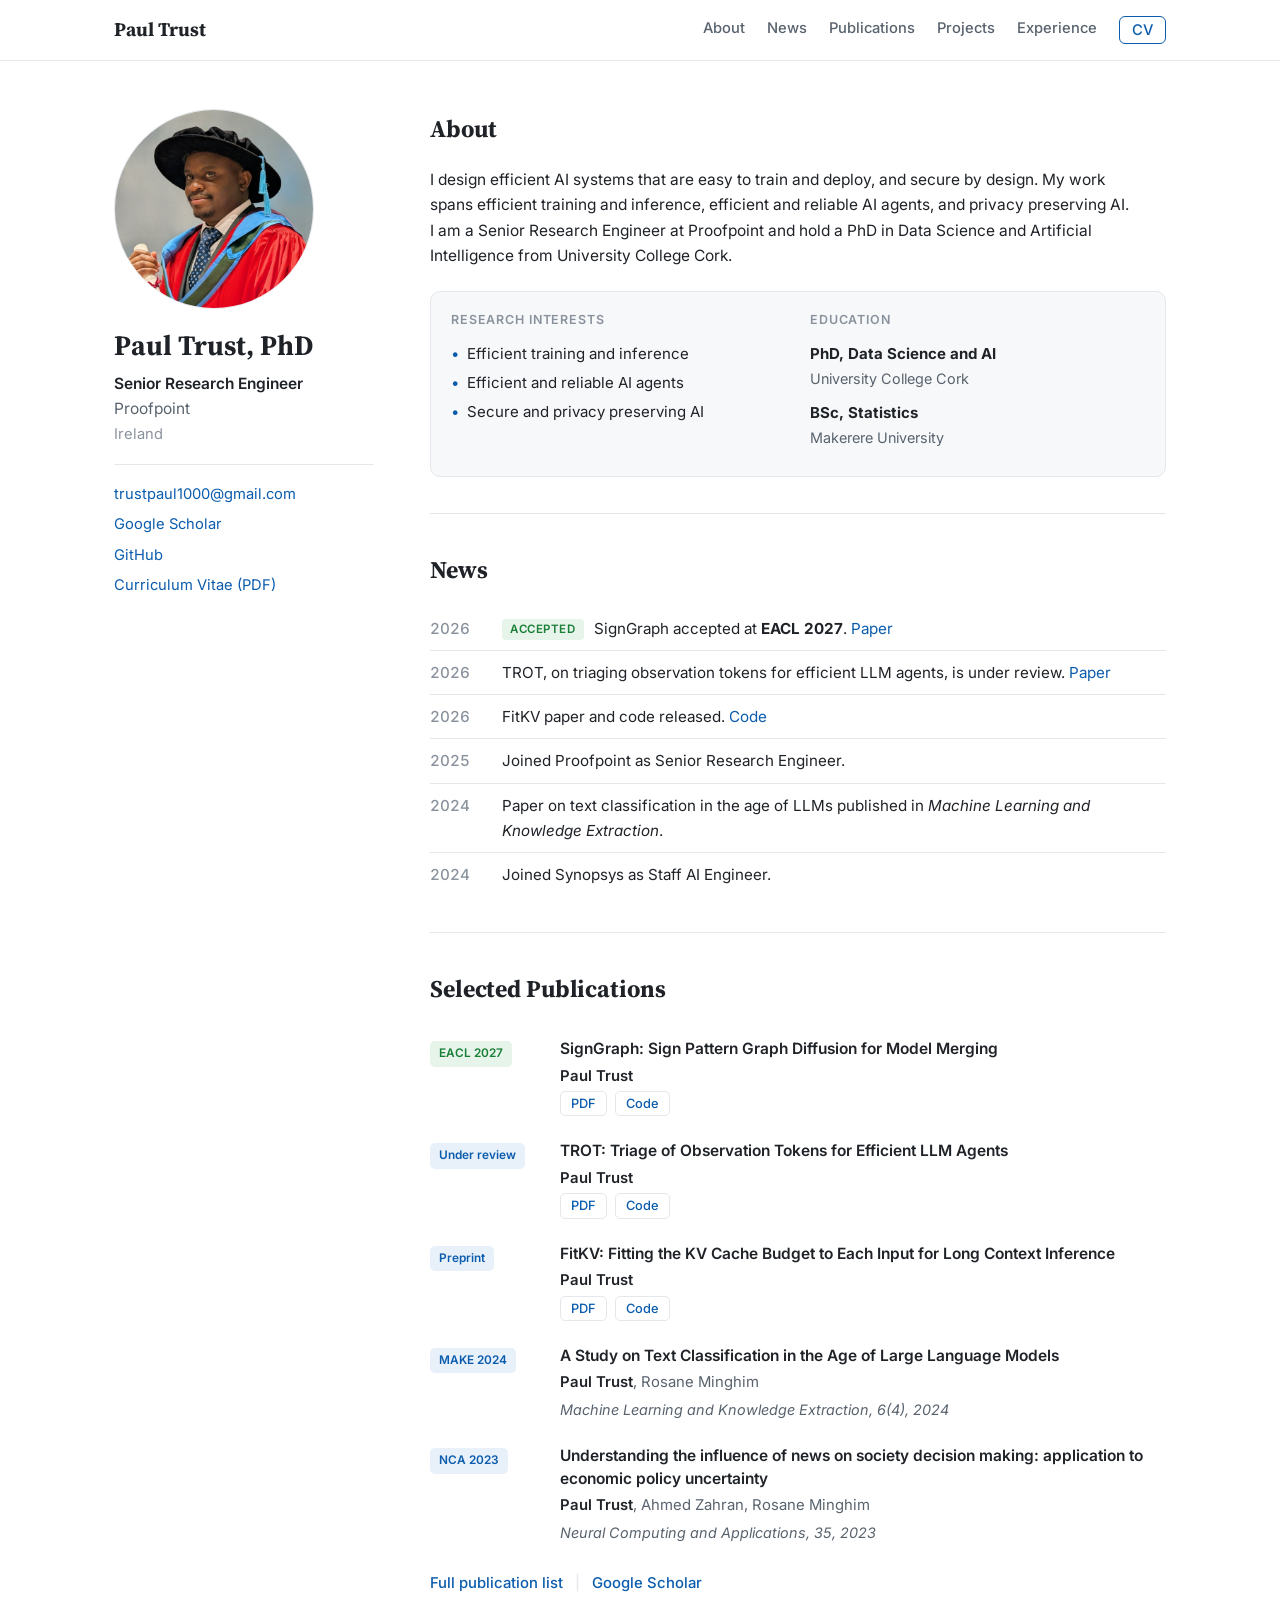
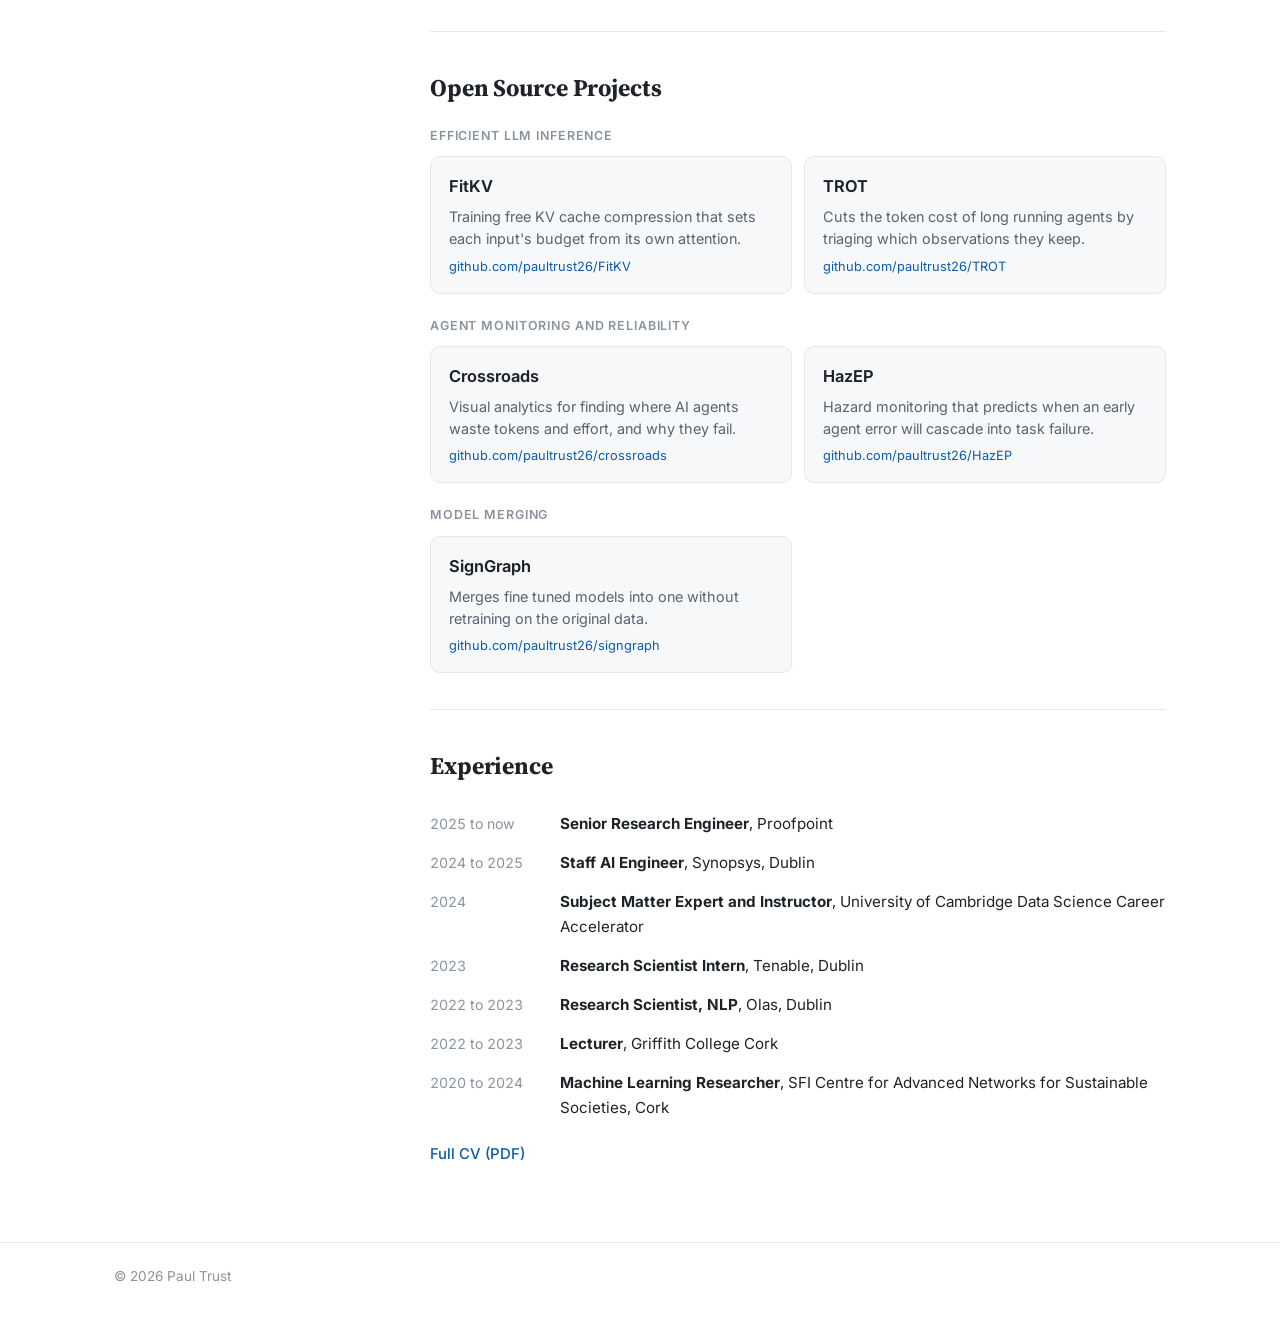
==== index.html @ 2580fe00 "Update SFI Centre role end date to 2024 Co-Authored-By: Claude Haiku 5.5 <noreply@anthropic.com>" ====
<!doctype html>
<html lang="en">
<head>
<meta charset="utf-8">
<meta name="viewport" content="width=device-width, initial-scale=1">
<title>Paul Trust</title>
<meta name="description" content="Paul Trust, PhD. Senior Research Engineer at Proofpoint. Research on efficient, easy to deploy and secure AI systems.">
<link rel="preconnect" href="https://fonts.googleapis.com">
<link rel="preconnect" href="https://fonts.gstatic.com" crossorigin>
<link href="https://fonts.googleapis.com/css2?family=Inter:wght@400;500;600;700&family=Source+Serif+4:opsz,wght@8..60,600;8..60,700&display=swap" rel="stylesheet">
<link rel="stylesheet" href="style.css">
</head>
<body>

<header class="top">
  <div class="wrap top-inner">
    <a class="brand" href="index.html">Paul Trust</a>
    <nav class="menu">
      <a href="#about">About</a>
      <a href="#news">News</a>
      <a href="#publications">Publications</a>
      <a href="#projects">Projects</a>
      <a href="#experience">Experience</a>
      <a class="menu-cv" target="_blank" rel="noopener" href="cv.pdf">CV</a>
    </nav>
  </div>
</header>

<div class="wrap layout">

  <aside class="profile">
    <img class="photo" src="image.png" alt="Portrait of Paul Trust">
    <h1>Paul Trust, PhD</h1>
    <p class="profile-role">Senior Research Engineer</p>
    <p class="profile-org">Proofpoint</p>
    <p class="profile-loc">Ireland</p>
    <ul class="profile-links">
      <li><a href="mailto:trustpaul1000@gmail.com">trustpaul1000@gmail.com</a></li>
      <li><a target="_blank" rel="noopener" href="https://scholar.google.com/scholar?q=author%3A%22Paul+Trust%22">Google Scholar</a></li>
      <li><a target="_blank" rel="noopener" href="https://github.com/paultrust26">GitHub</a></li>
      <li><a target="_blank" rel="noopener" href="cv.pdf">Curriculum Vitae (PDF)</a></li>
    </ul>
  </aside>

  <main class="content">

    <section id="about">
      <h2>About</h2>
      <p>I design efficient AI systems that are easy to train and deploy, and secure by design. My work spans efficient training and inference, efficient and reliable AI agents, and privacy preserving AI. I am a Senior Research Engineer at Proofpoint and hold a PhD in Data Science and Artificial Intelligence from University College Cork.</p>
      <div class="interests">
        <div>
          <h3>Research interests</h3>
          <ul>
            <li>Efficient training and inference</li>
            <li>Efficient and reliable AI agents</li>
            <li>Secure and privacy preserving AI</li>
          </ul>
        </div>
        <div>
          <h3>Education</h3>
          <ul class="edu">
            <li><strong>PhD, Data Science and AI</strong><span>University College Cork</span></li>
            <li><strong>BSc, Statistics</strong><span>Makerere University</span></li>
          </ul>
        </div>
      </div>
    </section>

    <section id="news">
      <h2>News</h2>
      <ul class="news">
        <li><span class="date">2026</span><span><span class="pill pill-accept">Accepted</span> SignGraph accepted at <strong>EACL 2027</strong>. <a target="_blank" rel="noopener" href="https://openreview.net/pdf?id=SV5VdwTd0q">Paper</a></span></li>
        <li><span class="date">2026</span><span>TROT, on triaging observation tokens for efficient LLM agents, is under review. <a target="_blank" rel="noopener" href="https://openreview.net/pdf?id=OgkJ87Gu35">Paper</a></span></li>
        <li><span class="date">2026</span><span>FitKV paper and code released. <a target="_blank" rel="noopener" href="https://github.com/paultrust26/FitKV">Code</a></span></li>
        <li><span class="date">2025</span><span>Joined Proofpoint as Senior Research Engineer.</span></li>
        <li><span class="date">2024</span><span>Paper on text classification in the age of LLMs published in <em>Machine Learning and Knowledge Extraction</em>.</span></li>
        <li><span class="date">2024</span><span>Joined Synopsys as Staff AI Engineer.</span></li>
      </ul>
    </section>

    <section id="publications">
      <h2>Selected Publications</h2>
      <ol class="pubs">
        <li>
          <span class="venue-tag accept">EACL 2027</span>
          <div>
            <p class="pub-title">SignGraph: Sign Pattern Graph Diffusion for Model Merging</p>
            <p class="pub-authors"><strong>Paul Trust</strong></p>
            <p class="pub-links"><a target="_blank" rel="noopener" href="https://openreview.net/pdf?id=SV5VdwTd0q">PDF</a><a target="_blank" rel="noopener" href="https://github.com/paultrust26/signgraph">Code</a></p>
          </div>
        </li>
        <li>
          <span class="venue-tag">Under review</span>
          <div>
            <p class="pub-title">TROT: Triage of Observation Tokens for Efficient LLM Agents</p>
            <p class="pub-authors"><strong>Paul Trust</strong></p>
            <p class="pub-links"><a target="_blank" rel="noopener" href="https://openreview.net/pdf?id=OgkJ87Gu35">PDF</a><a target="_blank" rel="noopener" href="https://github.com/paultrust26/TROT">Code</a></p>
          </div>
        </li>
        <li>
          <span class="venue-tag">Preprint</span>
          <div>
            <p class="pub-title">FitKV: Fitting the KV Cache Budget to Each Input for Long Context Inference</p>
            <p class="pub-authors"><strong>Paul Trust</strong></p>
            <p class="pub-links"><a target="_blank" rel="noopener" href="papers/fitkv.pdf">PDF</a><a target="_blank" rel="noopener" href="https://github.com/paultrust26/FitKV">Code</a></p>
          </div>
        </li>
        <li>
          <span class="venue-tag">MAKE 2024</span>
          <div>
            <p class="pub-title">A Study on Text Classification in the Age of Large Language Models</p>
            <p class="pub-authors"><strong>Paul Trust</strong>, Rosane Minghim</p>
            <p class="pub-venue">Machine Learning and Knowledge Extraction, 6(4), 2024</p>
          </div>
        </li>
        <li>
          <span class="venue-tag">NCA 2023</span>
          <div>
            <p class="pub-title">Understanding the influence of news on society decision making: application to economic policy uncertainty</p>
            <p class="pub-authors"><strong>Paul Trust</strong>, Ahmed Zahran, Rosane Minghim</p>
            <p class="pub-venue">Neural Computing and Applications, 35, 2023</p>
          </div>
        </li>
      </ol>
      <p class="more"><a href="publications.html">Full publication list</a> <span class="sep">|</span> <a target="_blank" rel="noopener" href="https://scholar.google.com/scholar?q=author%3A%22Paul+Trust%22">Google Scholar</a></p>
    </section>

    <section id="projects">
      <h2>Open Source Projects</h2>
      <div class="group">
        <h3>Efficient LLM inference</h3>
        <div class="cards">
          <a class="card" target="_blank" rel="noopener" href="https://github.com/paultrust26/FitKV">
            <span class="card-name">FitKV</span>
            <span class="card-desc">Training free KV cache compression that sets each input's budget from its own attention.</span>
            <span class="card-link">github.com/paultrust26/FitKV</span>
          </a>
          <a class="card" target="_blank" rel="noopener" href="https://github.com/paultrust26/TROT">
            <span class="card-name">TROT</span>
            <span class="card-desc">Cuts the token cost of long running agents by triaging which observations they keep.</span>
            <span class="card-link">github.com/paultrust26/TROT</span>
          </a>
        </div>
      </div>
      <div class="group">
        <h3>Agent monitoring and reliability</h3>
        <div class="cards">
          <a class="card" target="_blank" rel="noopener" href="https://github.com/paultrust26/crossroads">
            <span class="card-name">Crossroads</span>
            <span class="card-desc">Visual analytics for finding where AI agents waste tokens and effort, and why they fail.</span>
            <span class="card-link">github.com/paultrust26/crossroads</span>
          </a>
          <a class="card" target="_blank" rel="noopener" href="https://github.com/paultrust26/HazEP">
            <span class="card-name">HazEP</span>
            <span class="card-desc">Hazard monitoring that predicts when an early agent error will cascade into task failure.</span>
            <span class="card-link">github.com/paultrust26/HazEP</span>
          </a>
        </div>
      </div>
      <div class="group">
        <h3>Model merging</h3>
        <div class="cards">
          <a class="card" target="_blank" rel="noopener" href="https://github.com/paultrust26/signgraph">
            <span class="card-name">SignGraph</span>
            <span class="card-desc">Merges fine tuned models into one without retraining on the original data.</span>
            <span class="card-link">github.com/paultrust26/signgraph</span>
          </a>
        </div>
      </div>
    </section>

    <section id="experience">
      <h2>Experience</h2>
      <ul class="timeline">
        <li><span class="t-when">2025 to now</span><span class="t-what"><strong>Senior Research Engineer</strong>, Proofpoint</span></li>
        <li><span class="t-when">2024 to 2025</span><span class="t-what"><strong>Staff AI Engineer</strong>, Synopsys, Dublin</span></li>
        <li><span class="t-when">2024</span><span class="t-what"><strong>Subject Matter Expert and Instructor</strong>, University of Cambridge Data Science Career Accelerator</span></li>
        <li><span class="t-when">2023</span><span class="t-what"><strong>Research Scientist Intern</strong>, Tenable, Dublin</span></li>
        <li><span class="t-when">2022 to 2023</span><span class="t-what"><strong>Research Scientist, NLP</strong>, Olas, Dublin</span></li>
        <li><span class="t-when">2022 to 2023</span><span class="t-what"><strong>Lecturer</strong>, Griffith College Cork</span></li>
        <li><span class="t-when">2020 to 2024</span><span class="t-what"><strong>Machine Learning Researcher</strong>, SFI Centre for Advanced Networks for Sustainable Societies, Cork</span></li>
      </ul>
      <p class="more"><a target="_blank" rel="noopener" href="cv.pdf">Full CV (PDF)</a></p>
    </section>

  </main>
</div>

<footer class="foot">
  <div class="wrap">&copy; 2026 Paul Trust</div>
</footer>

</body>
</html>
---- style.css ----
:root {
  --bg: #ffffff;
  --surface: #f7f8fa;
  --text: #1f2328;
  --muted: #59636e;
  --faint: #8a939d;
  --accent: #0b5cad;
  --accent-soft: #e8f0fa;
  --ok: #1a7f37;
  --ok-soft: #e6f4ea;
  --rule: #e4e7eb;
}
@media (prefers-color-scheme: dark) {
  :root:not([data-theme="light"]) {
    --bg: #0f1115;
    --surface: #171a20;
    --text: #e6e8eb;
    --muted: #a3acb6;
    --faint: #7c8590;
    --accent: #79b0ff;
    --accent-soft: #1a2638;
    --ok: #5fd37c;
    --ok-soft: #15291c;
    --rule: #272b33;
  }
}
:root[data-theme="dark"] {
  --bg: #0f1115;
  --surface: #171a20;
  --text: #e6e8eb;
  --muted: #a3acb6;
  --faint: #7c8590;
  --accent: #79b0ff;
  --accent-soft: #1a2638;
  --ok: #5fd37c;
  --ok-soft: #15291c;
  --rule: #272b33;
}

* { box-sizing: border-box; }
html { scroll-behavior: smooth; scroll-padding-top: 72px; }
body {
  margin: 0;
  background: var(--bg);
  color: var(--text);
  font-family: Inter, system-ui, -apple-system, "Segoe UI", Roboto, Arial, sans-serif;
  font-size: 15.5px;
  line-height: 1.65;
  -webkit-font-smoothing: antialiased;
}
a { color: var(--accent); text-decoration: none; }
a:hover { text-decoration: underline; text-underline-offset: 2px; }
p { margin: 0 0 12px; }
ul, ol { margin: 0; padding: 0; list-style: none; }

.wrap { max-width: 1100px; margin: 0 auto; padding: 0 24px; }

/* top bar */
.top {
  position: sticky;
  top: 0;
  z-index: 10;
  background: color-mix(in srgb, var(--bg) 92%, transparent);
  backdrop-filter: blur(8px);
  border-bottom: 1px solid var(--rule);
}
.top-inner {
  display: flex;
  flex-wrap: wrap;
  justify-content: space-between;
  align-items: center;
  gap: 8px 24px;
  min-height: 60px;
  padding-top: 10px;
  padding-bottom: 10px;
}
.brand {
  font-family: "Source Serif 4", Georgia, serif;
  font-weight: 700;
  font-size: 1.2rem;
  color: var(--text);
}
.brand:hover { text-decoration: none; }
.menu { display: flex; flex-wrap: wrap; gap: 4px 22px; font-size: 0.92rem; font-weight: 500; }
.menu a { color: var(--muted); }
.menu a:hover { color: var(--accent); text-decoration: none; }
.menu .menu-cv {
  color: var(--accent);
  border: 1px solid var(--accent);
  border-radius: 6px;
  padding: 1px 12px;
}
.menu .menu-cv:hover { background: var(--accent); color: var(--bg); }

/* two column layout */
.layout {
  display: grid;
  grid-template-columns: 260px minmax(0, 1fr);
  gap: 56px;
  padding-top: 48px;
  padding-bottom: 40px;
}
.profile { position: sticky; top: 96px; align-self: start; }
.photo {
  display: block;
  width: 200px;
  height: 200px;
  border-radius: 50%;
  object-fit: cover;
  border: 1px solid var(--rule);
  margin-bottom: 20px;
}
.profile h1 {
  font-family: "Source Serif 4", Georgia, serif;
  font-size: 1.75rem;
  line-height: 1.2;
  margin: 0 0 8px;
}
.profile-role { font-weight: 600; margin: 0; }
.profile-org { margin: 0; color: var(--muted); }
.profile-loc { margin: 0 0 18px; color: var(--faint); font-size: 0.92rem; }
.profile-links {
  border-top: 1px solid var(--rule);
  padding-top: 14px;
  font-size: 0.92rem;
}
.profile-links li { padding: 3px 0; word-break: break-word; }

/* sections */
.content section { padding-bottom: 36px; margin-bottom: 36px; border-bottom: 1px solid var(--rule); }
.content section:last-child { border-bottom: none; margin-bottom: 0; }
h2 {
  font-family: "Source Serif 4", Georgia, serif;
  font-size: 1.5rem;
  font-weight: 700;
  margin: 0 0 18px;
  letter-spacing: -0.005em;
}
h3 {
  font-size: 0.78rem;
  font-weight: 600;
  text-transform: uppercase;
  letter-spacing: 0.07em;
  color: var(--faint);
  margin: 0 0 10px;
}
#about p { max-width: 70ch; }

.interests {
  display: grid;
  grid-template-columns: 1fr 1fr;
  gap: 24px;
  margin-top: 22px;
  padding: 18px 20px;
  background: var(--surface);
  border: 1px solid var(--rule);
  border-radius: 10px;
}
.interests li { padding: 2px 0; font-size: 0.94rem; }
.interests ul:not(.edu) li::before { content: "\2022"; color: var(--accent); margin-right: 8px; }
.edu li { display: flex; flex-direction: column; margin-bottom: 6px; }
.edu span { color: var(--muted); font-size: 0.9rem; }

/* news */
.news li {
  display: grid;
  grid-template-columns: 56px 1fr;
  gap: 16px;
  padding: 9px 0;
  border-bottom: 1px solid var(--rule);
  font-size: 0.95rem;
}
.news li:last-child { border-bottom: none; }
.news .date { color: var(--faint); font-variant-numeric: tabular-nums; font-weight: 500; }
.pill {
  display: inline-block;
  font-size: 0.72rem;
  font-weight: 600;
  text-transform: uppercase;
  letter-spacing: 0.05em;
  padding: 1px 8px;
  border-radius: 4px;
  margin-right: 6px;
  vertical-align: 1px;
}
.pill-accept { background: var(--ok-soft); color: var(--ok); }

/* publications */
.pubs li {
  display: grid;
  grid-template-columns: 112px 1fr;
  gap: 18px;
  padding: 12px 0;
}
.venue-tag {
  align-self: start;
  justify-self: start;
  margin-top: 3px;
  font-size: 0.74rem;
  font-weight: 600;
  padding: 3px 9px;
  border-radius: 5px;
  background: var(--accent-soft);
  color: var(--accent);
  white-space: nowrap;
}
.venue-tag.accept { background: var(--ok-soft); color: var(--ok); }
.pub-title { font-weight: 600; margin: 0 0 3px; line-height: 1.45; }
.pub-authors { color: var(--muted); font-size: 0.93rem; margin: 0 0 3px; }
.pub-authors strong { color: var(--text); font-weight: 600; }
.pub-venue { color: var(--muted); font-size: 0.9rem; font-style: italic; margin: 0; }
.pub-links { margin: 0; display: flex; gap: 8px; }
.pub-links a {
  font-size: 0.8rem;
  font-weight: 500;
  border: 1px solid var(--rule);
  border-radius: 5px;
  padding: 1px 10px;
}
.pub-links a:hover { border-color: var(--accent); text-decoration: none; }
.more { margin: 14px 0 0; font-size: 0.93rem; font-weight: 500; }
.sep { color: var(--rule); margin: 0 8px; }

/* projects */
.group { margin-bottom: 22px; }
.group:last-child { margin-bottom: 0; }
.cards { display: grid; grid-template-columns: repeat(auto-fill, minmax(250px, 1fr)); gap: 12px; }
a.card {
  display: flex;
  flex-direction: column;
  gap: 6px;
  padding: 16px 18px;
  border: 1px solid var(--rule);
  border-radius: 10px;
  background: var(--surface);
  color: var(--text);
  transition: border-color 0.15s, transform 0.15s;
}
a.card:hover { border-color: var(--accent); transform: translateY(-1px); text-decoration: none; }
.card-name { font-weight: 650; font-size: 1.02rem; }
.card-desc { font-size: 0.9rem; color: var(--muted); line-height: 1.5; flex: 1; }
.card-link { font-size: 0.8rem; color: var(--accent); }

/* experience */
.timeline li {
  display: grid;
  grid-template-columns: 112px 1fr;
  gap: 18px;
  padding: 7px 0;
  font-size: 0.95rem;
}
.t-when { color: var(--faint); font-variant-numeric: tabular-nums; font-size: 0.88rem; padding-top: 1px; }

.foot { border-top: 1px solid var(--rule); padding: 22px 0 30px; color: var(--faint); font-size: 0.85rem; }

/* publications page */
.page-head { padding-bottom: 8px !important; }
.page-head p { color: var(--muted); }

@media (max-width: 860px) {
  .layout { grid-template-columns: 1fr; gap: 32px; padding-top: 32px; }
  .profile { position: static; text-align: center; }
  .photo { width: 150px; height: 150px; margin: 0 auto 16px; }
  .profile-links { display: flex; flex-wrap: wrap; justify-content: center; gap: 4px 16px; }
}
@media (max-width: 560px) {
  .wrap { padding: 0 16px; }
  .menu { gap: 2px 14px; }
  .interests { grid-template-columns: 1fr; }
  .pubs li, .timeline li { grid-template-columns: 1fr; gap: 4px; }
  .news li { grid-template-columns: 44px 1fr; gap: 10px; }
}
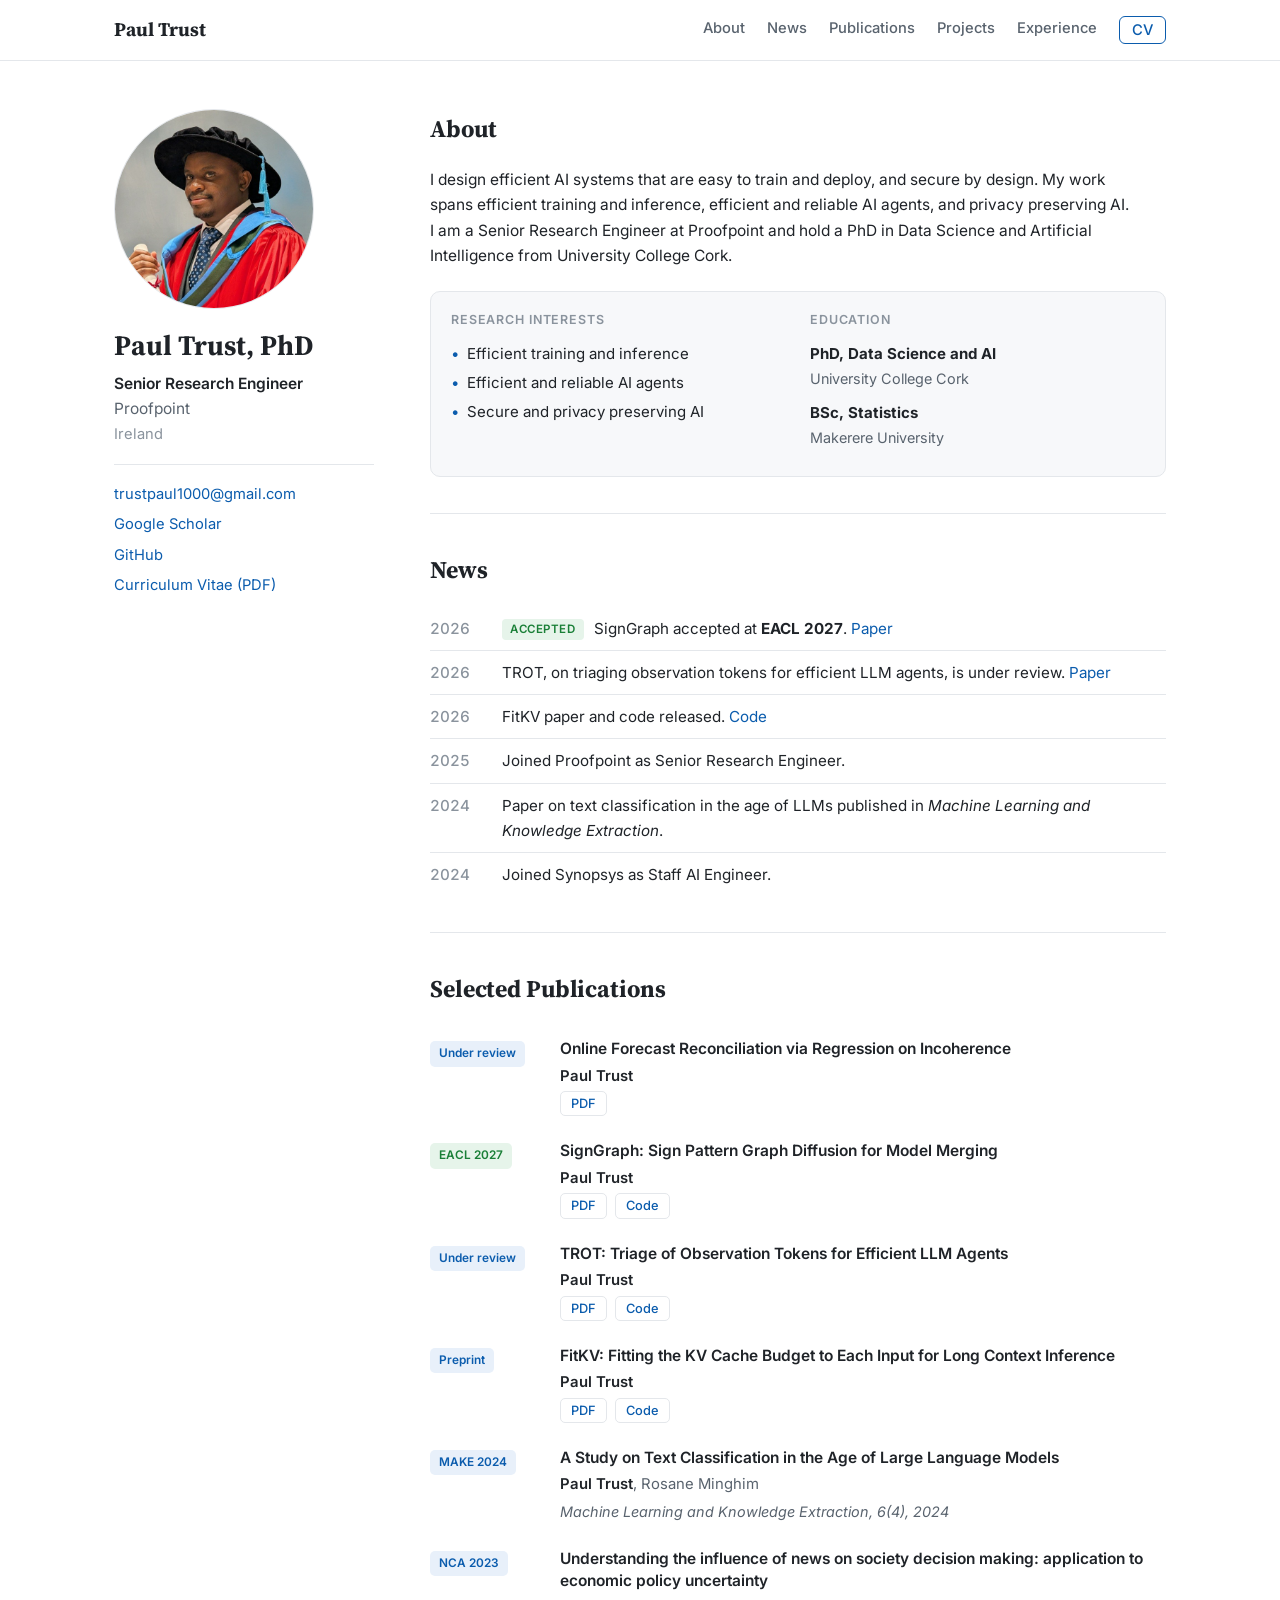
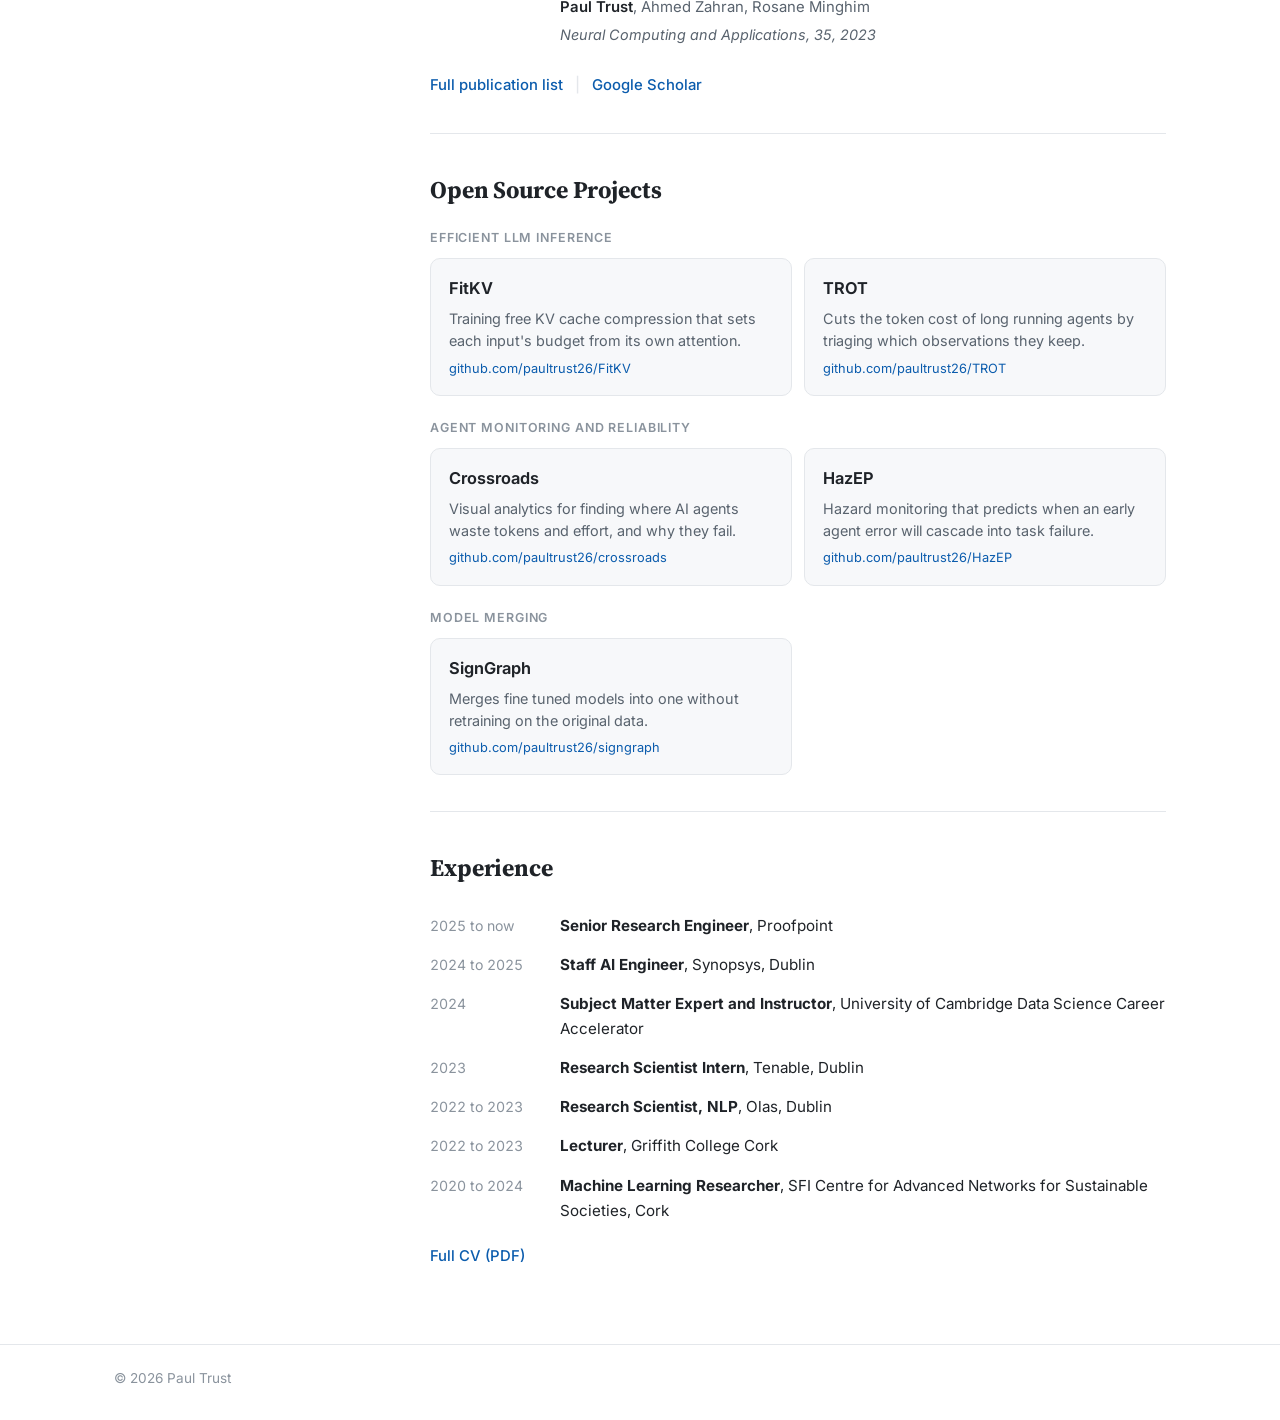
==== commit 4ac557ca: "List OIR paper on publications pages Co-Authored-By: Claude Haiku 5.5 <noreply@anthropic.com>" ====
--- a/index.html
+++ b/index.html
@@ -82,6 +82,14 @@
       <h2>Selected Publications</h2>
       <ol class="pubs">
         <li>
+          <span class="venue-tag">Under review</span>
+          <div>
+            <p class="pub-title">Online Forecast Reconciliation via Regression on Incoherence</p>
+            <p class="pub-authors"><strong>Paul Trust</strong></p>
+            <p class="pub-links"><a target="_blank" rel="noopener" href="papers/omdr.pdf">PDF</a></p>
+          </div>
+        </li>
+        <li>
           <span class="venue-tag accept">EACL 2027</span>
           <div>
             <p class="pub-title">SignGraph: Sign Pattern Graph Diffusion for Model Merging</p>
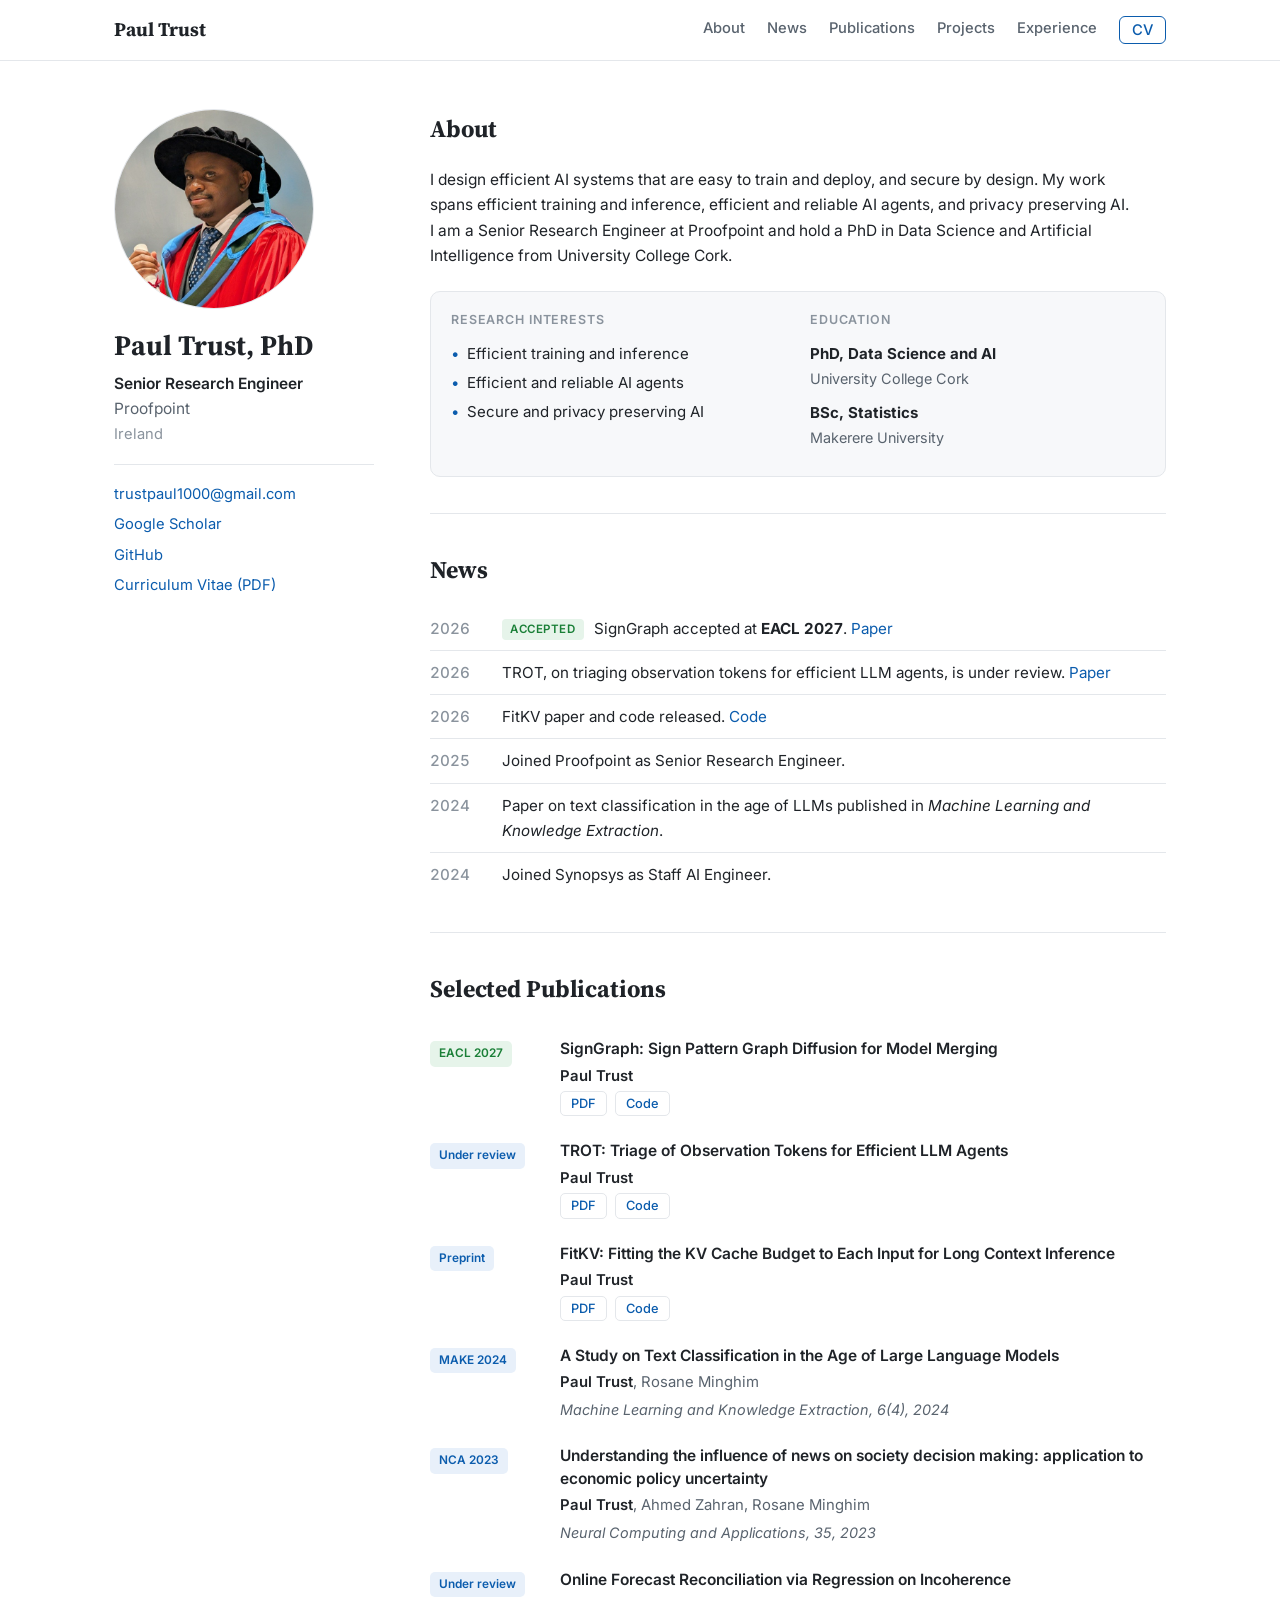
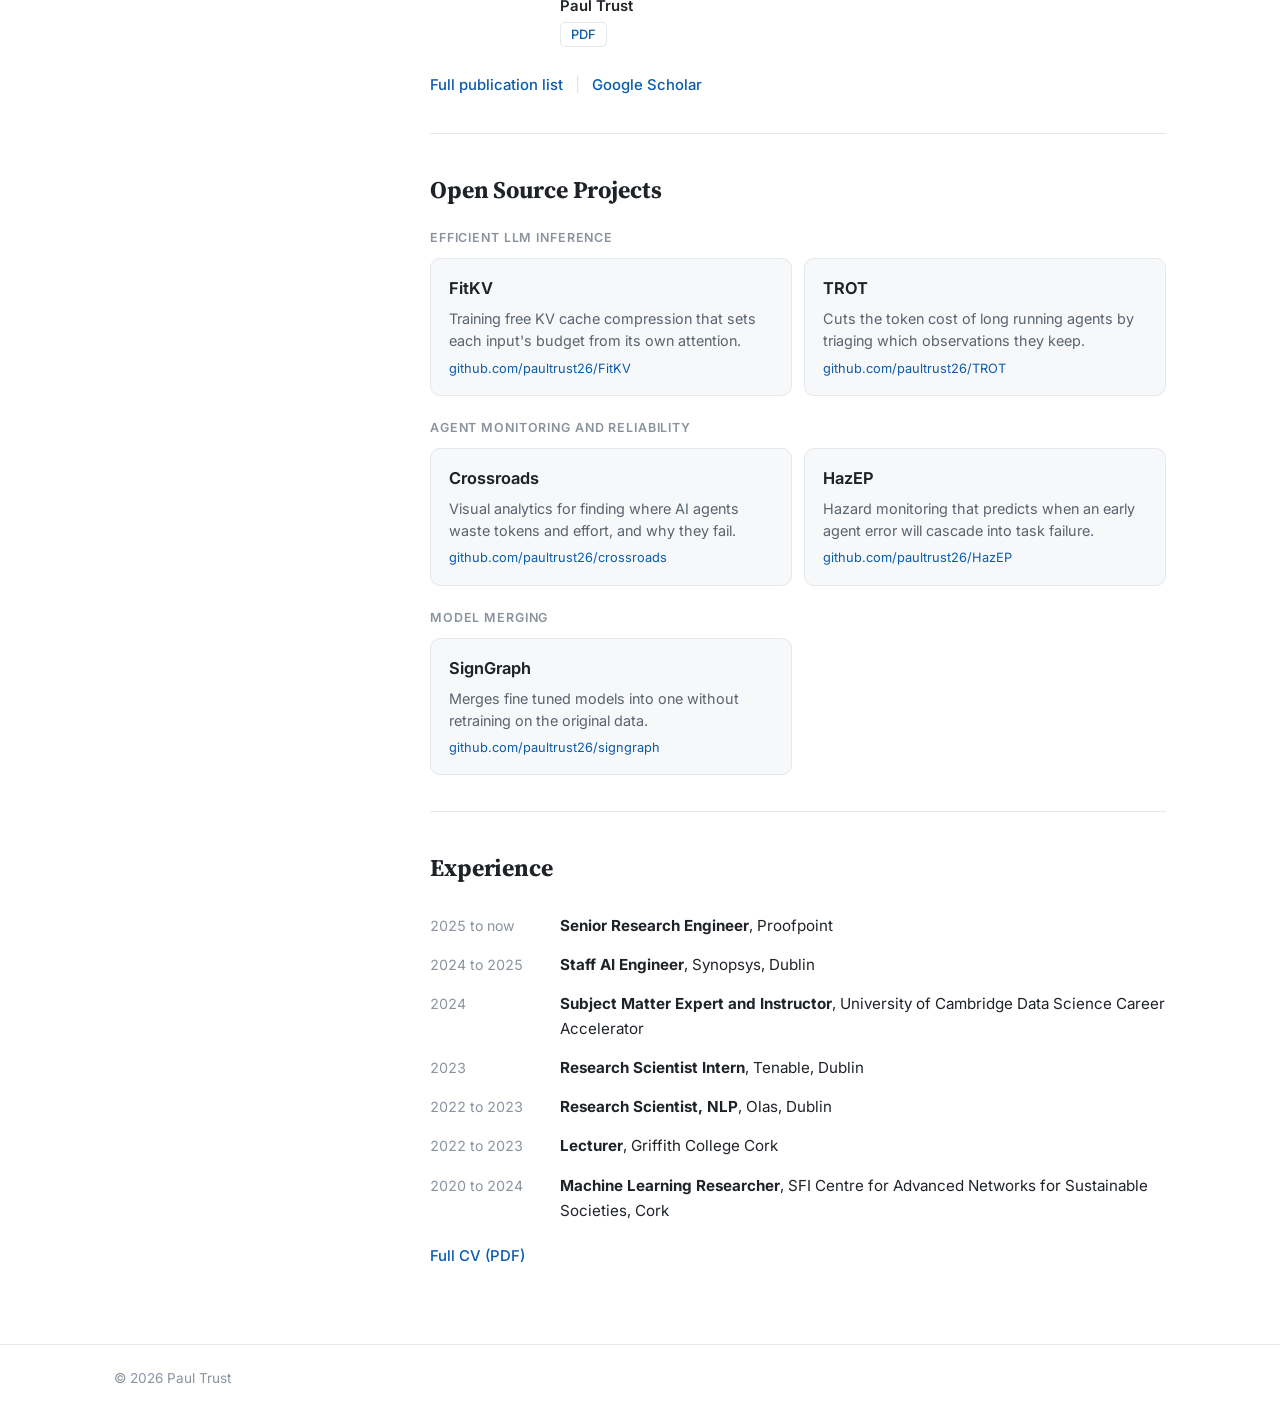
==== commit 42accdee: "Move OIR paper to end of publication lists Co-Authored-By: Claude Haiku 5.5 <noreply@anthropic.com>" ====
--- a/index.html
+++ b/index.html
@@ -82,14 +82,6 @@
       <h2>Selected Publications</h2>
       <ol class="pubs">
         <li>
-          <span class="venue-tag">Under review</span>
-          <div>
-            <p class="pub-title">Online Forecast Reconciliation via Regression on Incoherence</p>
-            <p class="pub-authors"><strong>Paul Trust</strong></p>
-            <p class="pub-links"><a target="_blank" rel="noopener" href="papers/omdr.pdf">PDF</a></p>
-          </div>
-        </li>
-        <li>
           <span class="venue-tag accept">EACL 2027</span>
           <div>
             <p class="pub-title">SignGraph: Sign Pattern Graph Diffusion for Model Merging</p>
@@ -129,7 +121,15 @@
             <p class="pub-venue">Neural Computing and Applications, 35, 2023</p>
           </div>
         </li>
-      </ol>
+              <li>
+          <span class="venue-tag">Under review</span>
+          <div>
+            <p class="pub-title">Online Forecast Reconciliation via Regression on Incoherence</p>
+            <p class="pub-authors"><strong>Paul Trust</strong></p>
+            <p class="pub-links"><a target="_blank" rel="noopener" href="papers/omdr.pdf">PDF</a></p>
+          </div>
+        </li>
+</ol>
       <p class="more"><a href="publications.html">Full publication list</a> <span class="sep">|</span> <a target="_blank" rel="noopener" href="https://scholar.google.com/scholar?q=author%3A%22Paul+Trust%22">Google Scholar</a></p>
     </section>
 
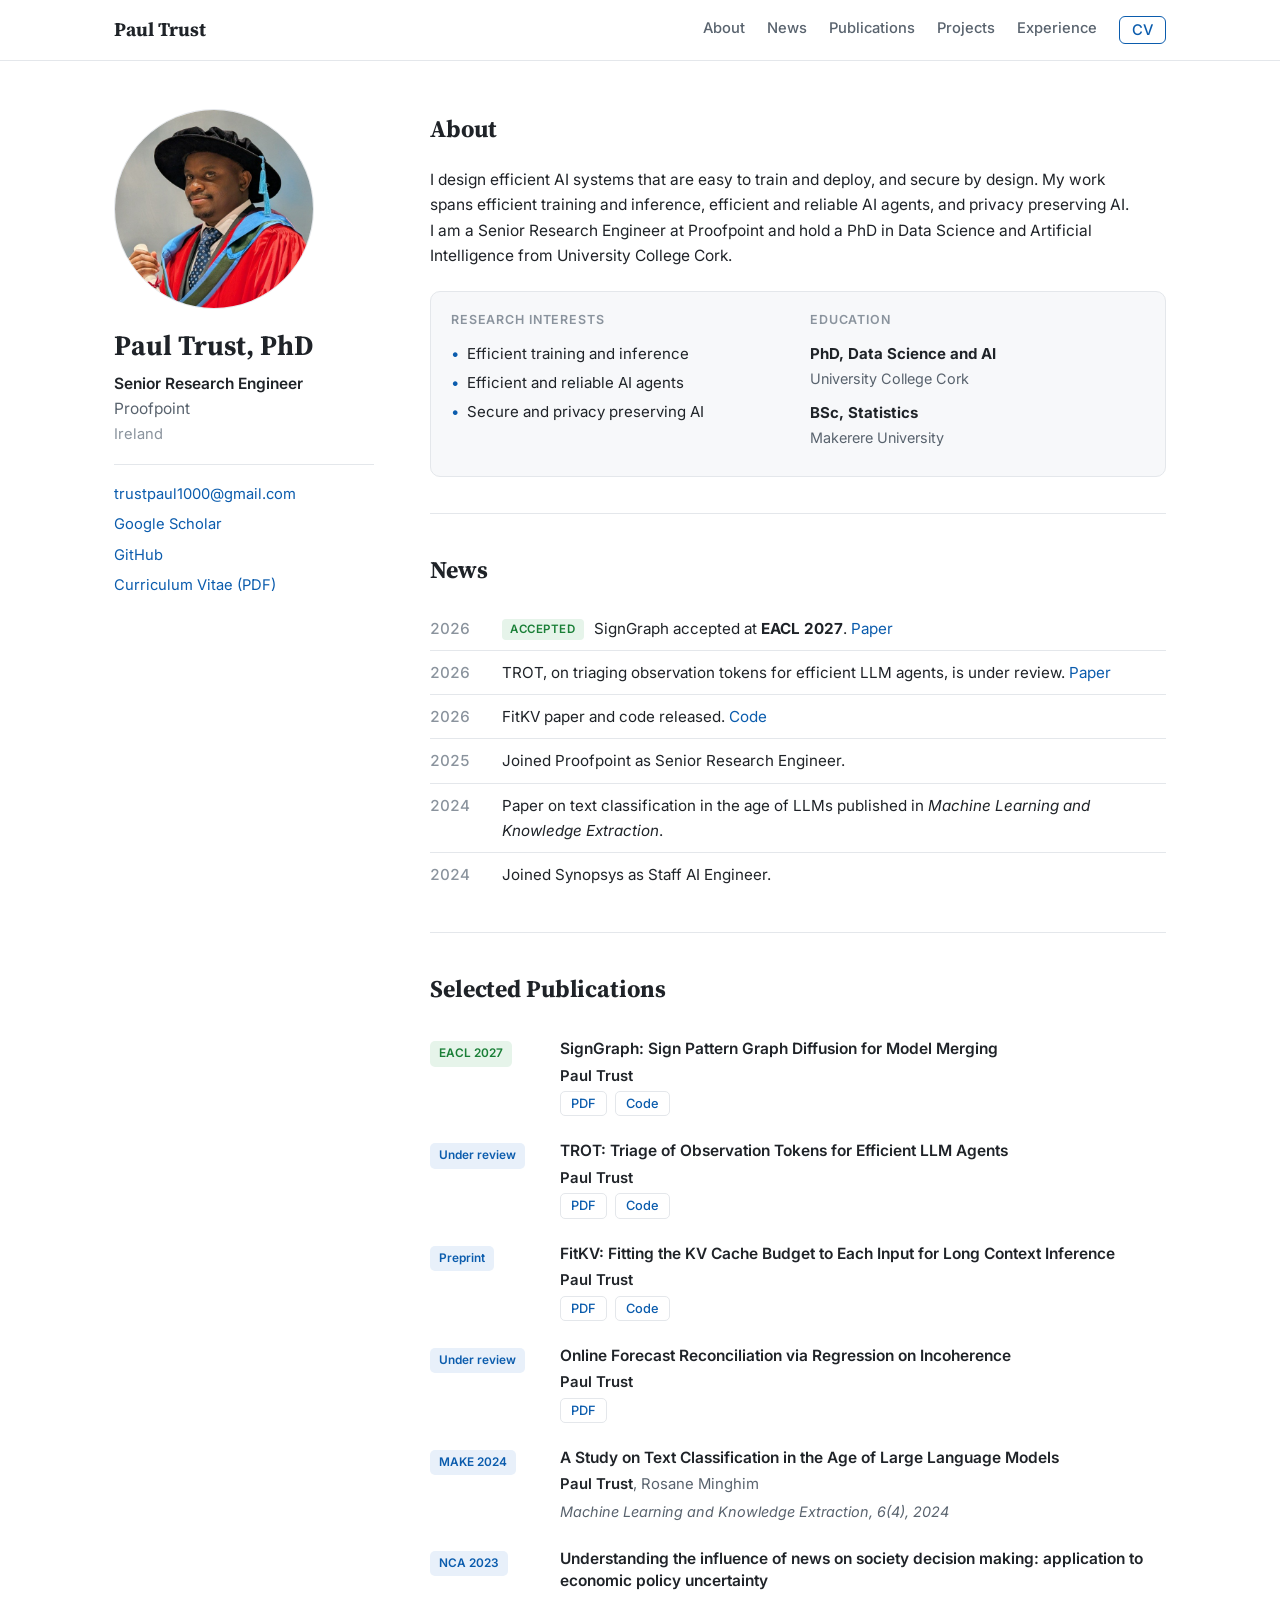
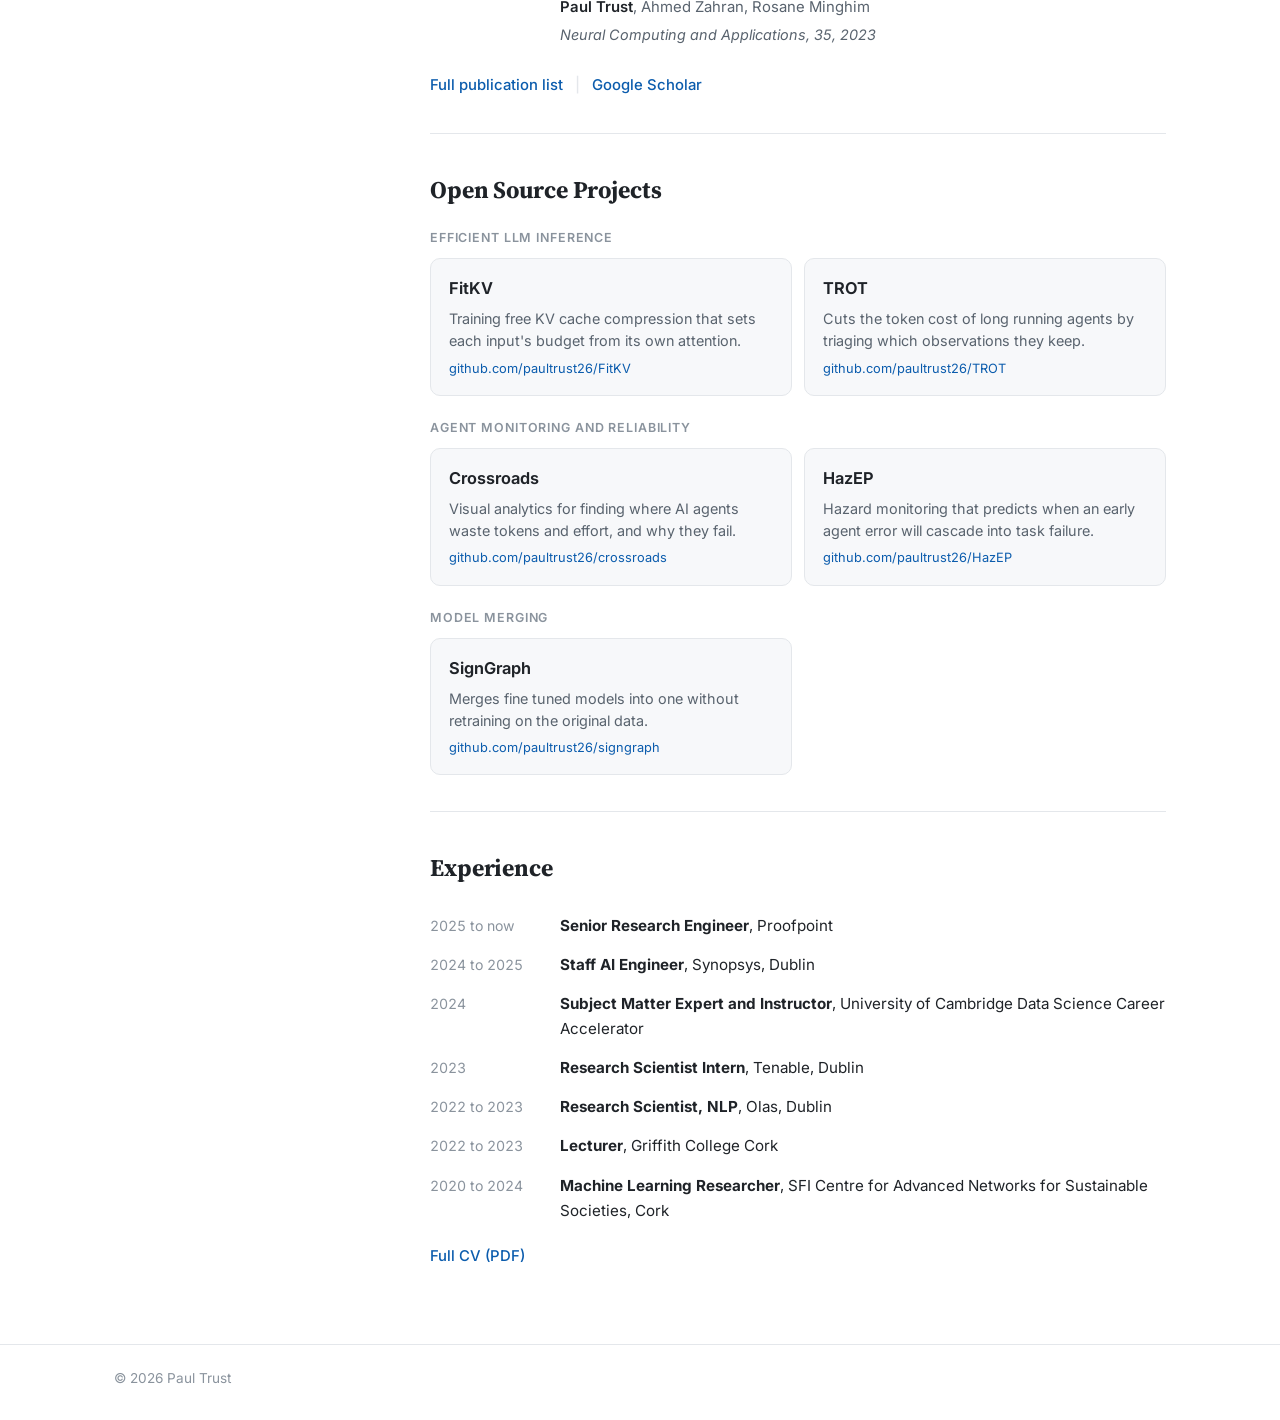
==== commit b1d71fb3: "Place OIR paper right after FitKV Co-Authored-By: Claude Haiku 5.5 <noreply@anthropic.com>" ====
--- a/index.html
+++ b/index.html
@@ -106,6 +106,14 @@
           </div>
         </li>
         <li>
+          <span class="venue-tag">Under review</span>
+          <div>
+            <p class="pub-title">Online Forecast Reconciliation via Regression on Incoherence</p>
+            <p class="pub-authors"><strong>Paul Trust</strong></p>
+            <p class="pub-links"><a target="_blank" rel="noopener" href="papers/omdr.pdf">PDF</a></p>
+          </div>
+        </li>
+        <li>
           <span class="venue-tag">MAKE 2024</span>
           <div>
             <p class="pub-title">A Study on Text Classification in the Age of Large Language Models</p>
@@ -121,15 +129,7 @@
             <p class="pub-venue">Neural Computing and Applications, 35, 2023</p>
           </div>
         </li>
-              <li>
-          <span class="venue-tag">Under review</span>
-          <div>
-            <p class="pub-title">Online Forecast Reconciliation via Regression on Incoherence</p>
-            <p class="pub-authors"><strong>Paul Trust</strong></p>
-            <p class="pub-links"><a target="_blank" rel="noopener" href="papers/omdr.pdf">PDF</a></p>
-          </div>
-        </li>
-</ol>
+      </ol>
       <p class="more"><a href="publications.html">Full publication list</a> <span class="sep">|</span> <a target="_blank" rel="noopener" href="https://scholar.google.com/scholar?q=author%3A%22Paul+Trust%22">Google Scholar</a></p>
     </section>
 
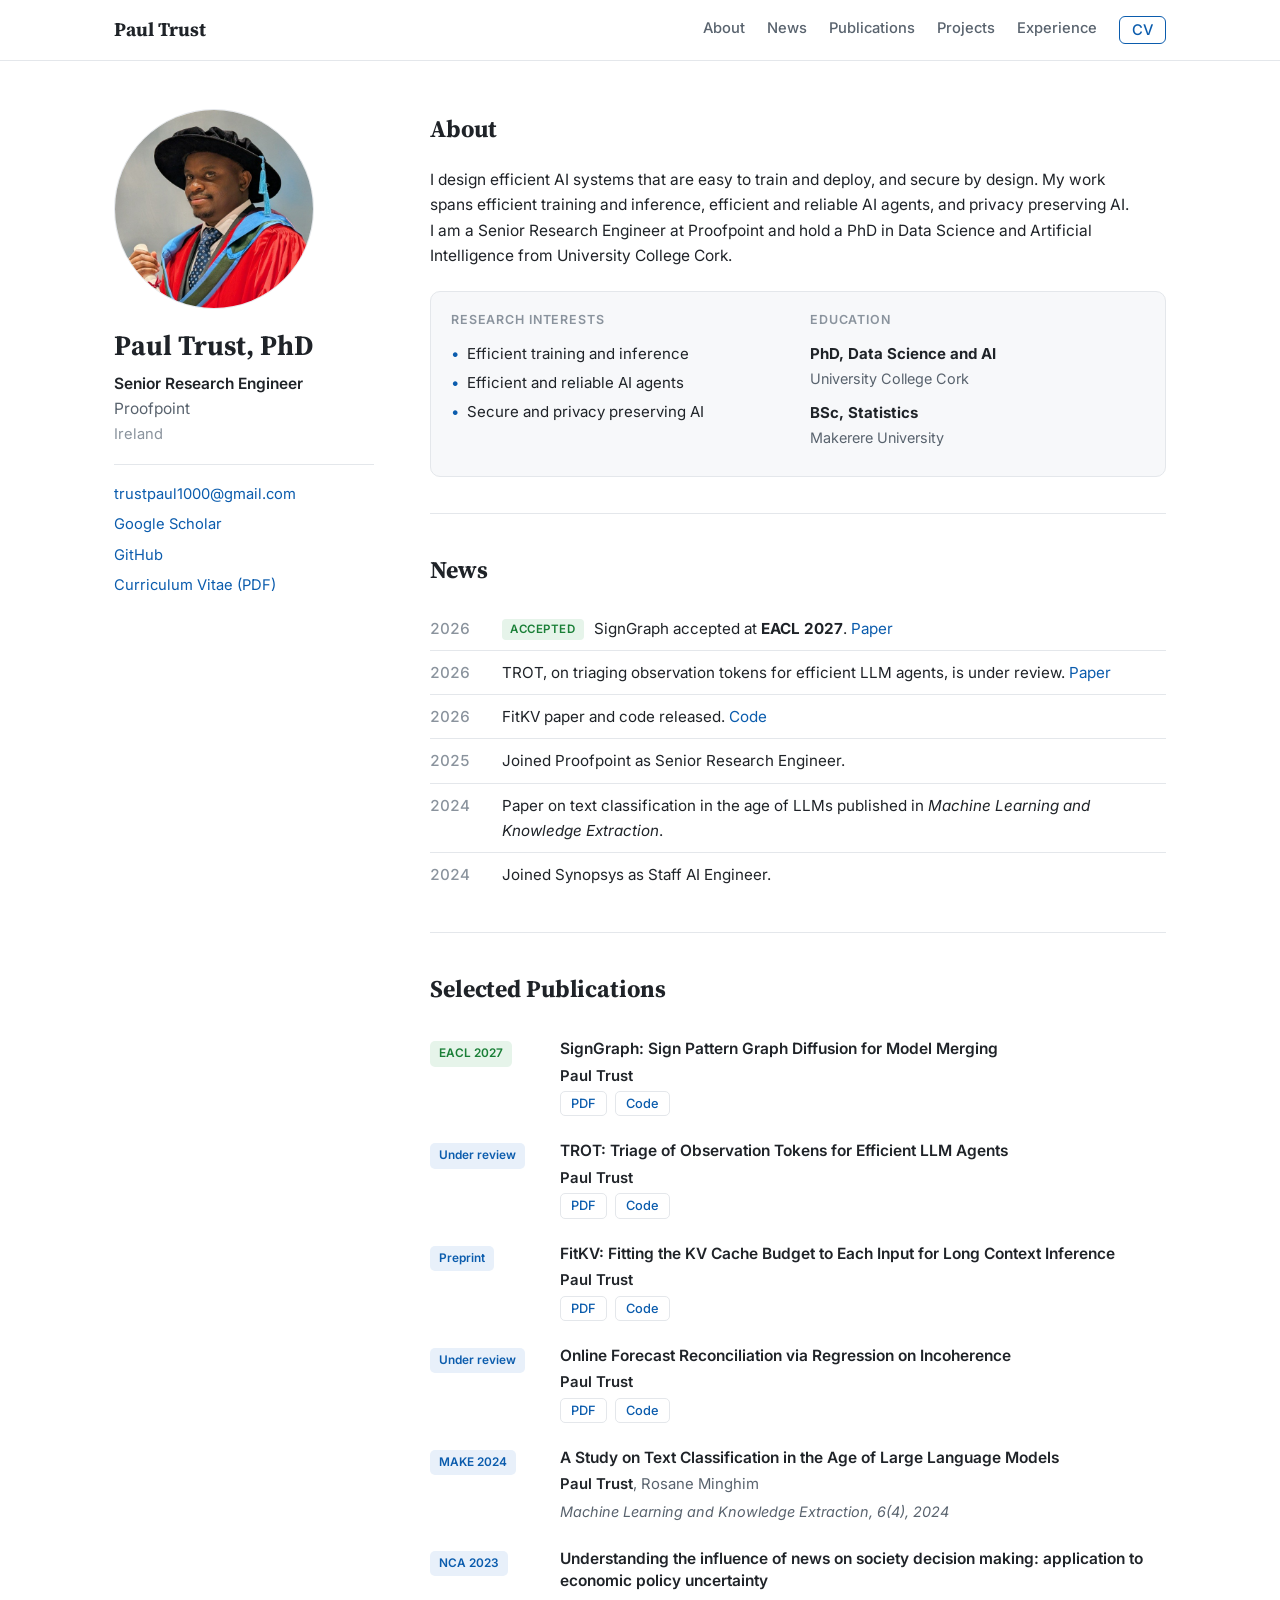
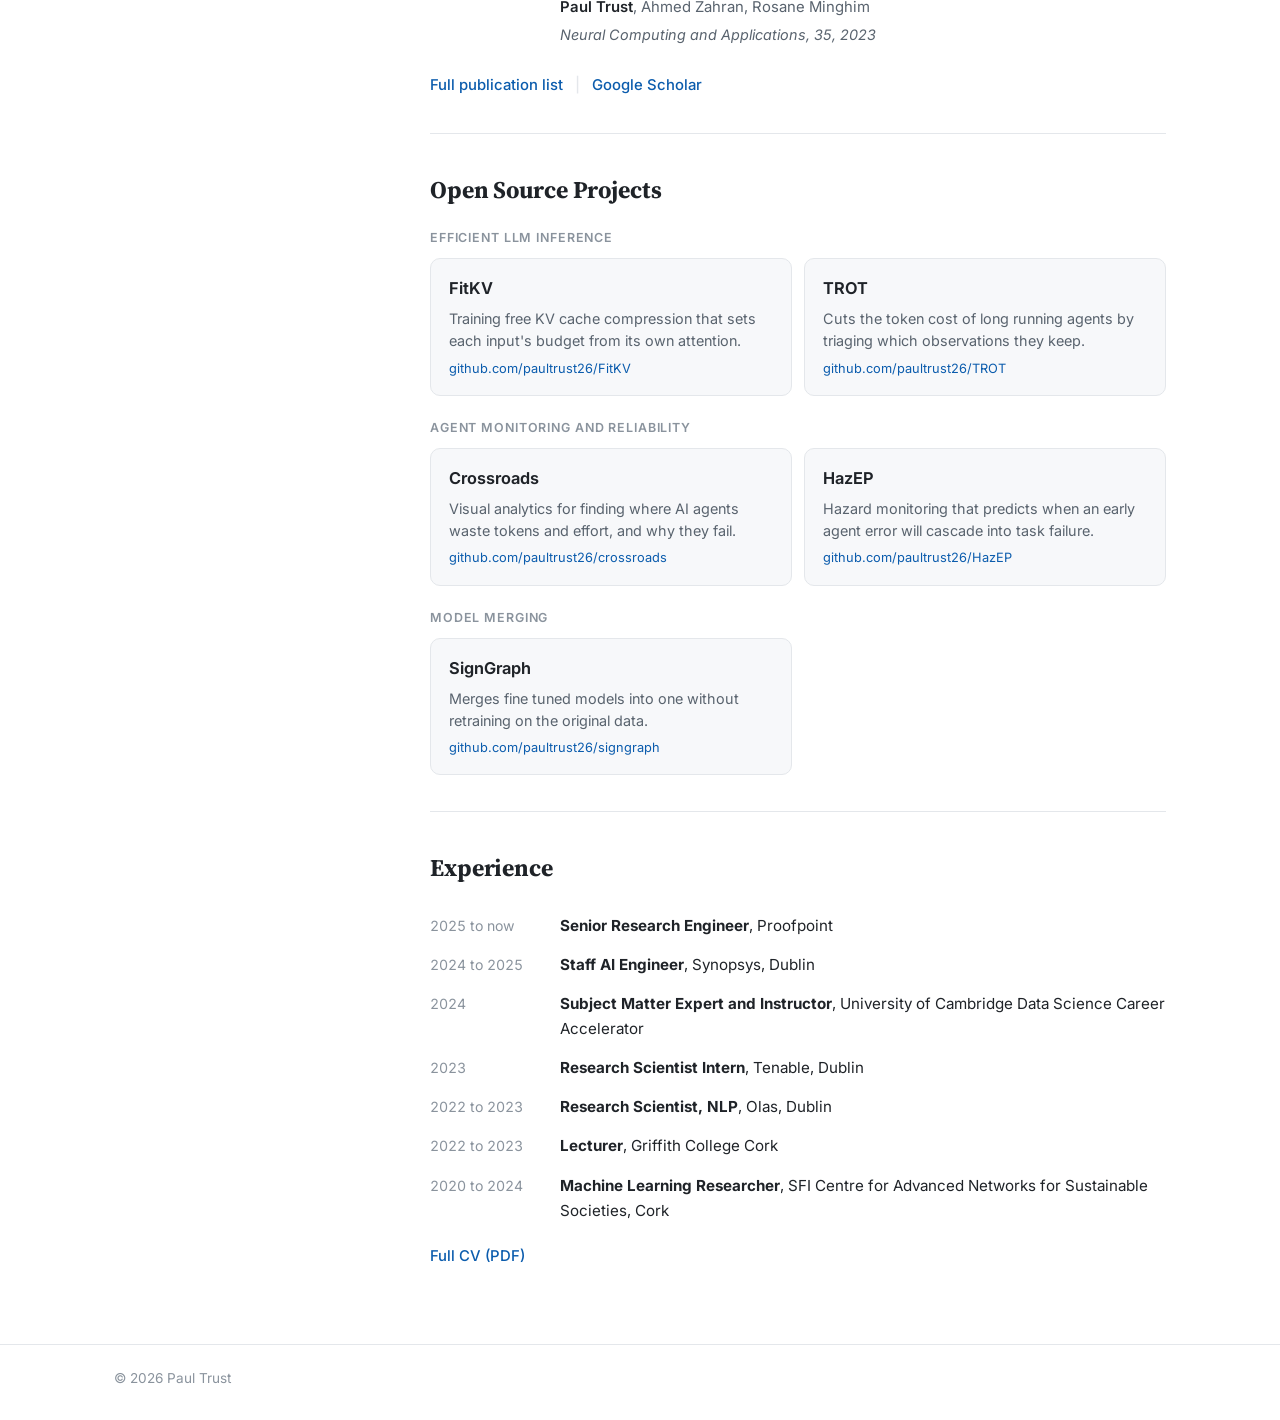
==== commit 9121636b: "Place OIR paper after FitKV and link its code" ====
--- a/index.html
+++ b/index.html
@@ -110,7 +110,7 @@
           <div>
             <p class="pub-title">Online Forecast Reconciliation via Regression on Incoherence</p>
             <p class="pub-authors"><strong>Paul Trust</strong></p>
-            <p class="pub-links"><a target="_blank" rel="noopener" href="papers/omdr.pdf">PDF</a></p>
+            <p class="pub-links"><a target="_blank" rel="noopener" href="papers/omdr.pdf">PDF</a><a target="_blank" rel="noopener" href="https://github.com/paultrust26/OIR">Code</a></p>
           </div>
         </li>
         <li>
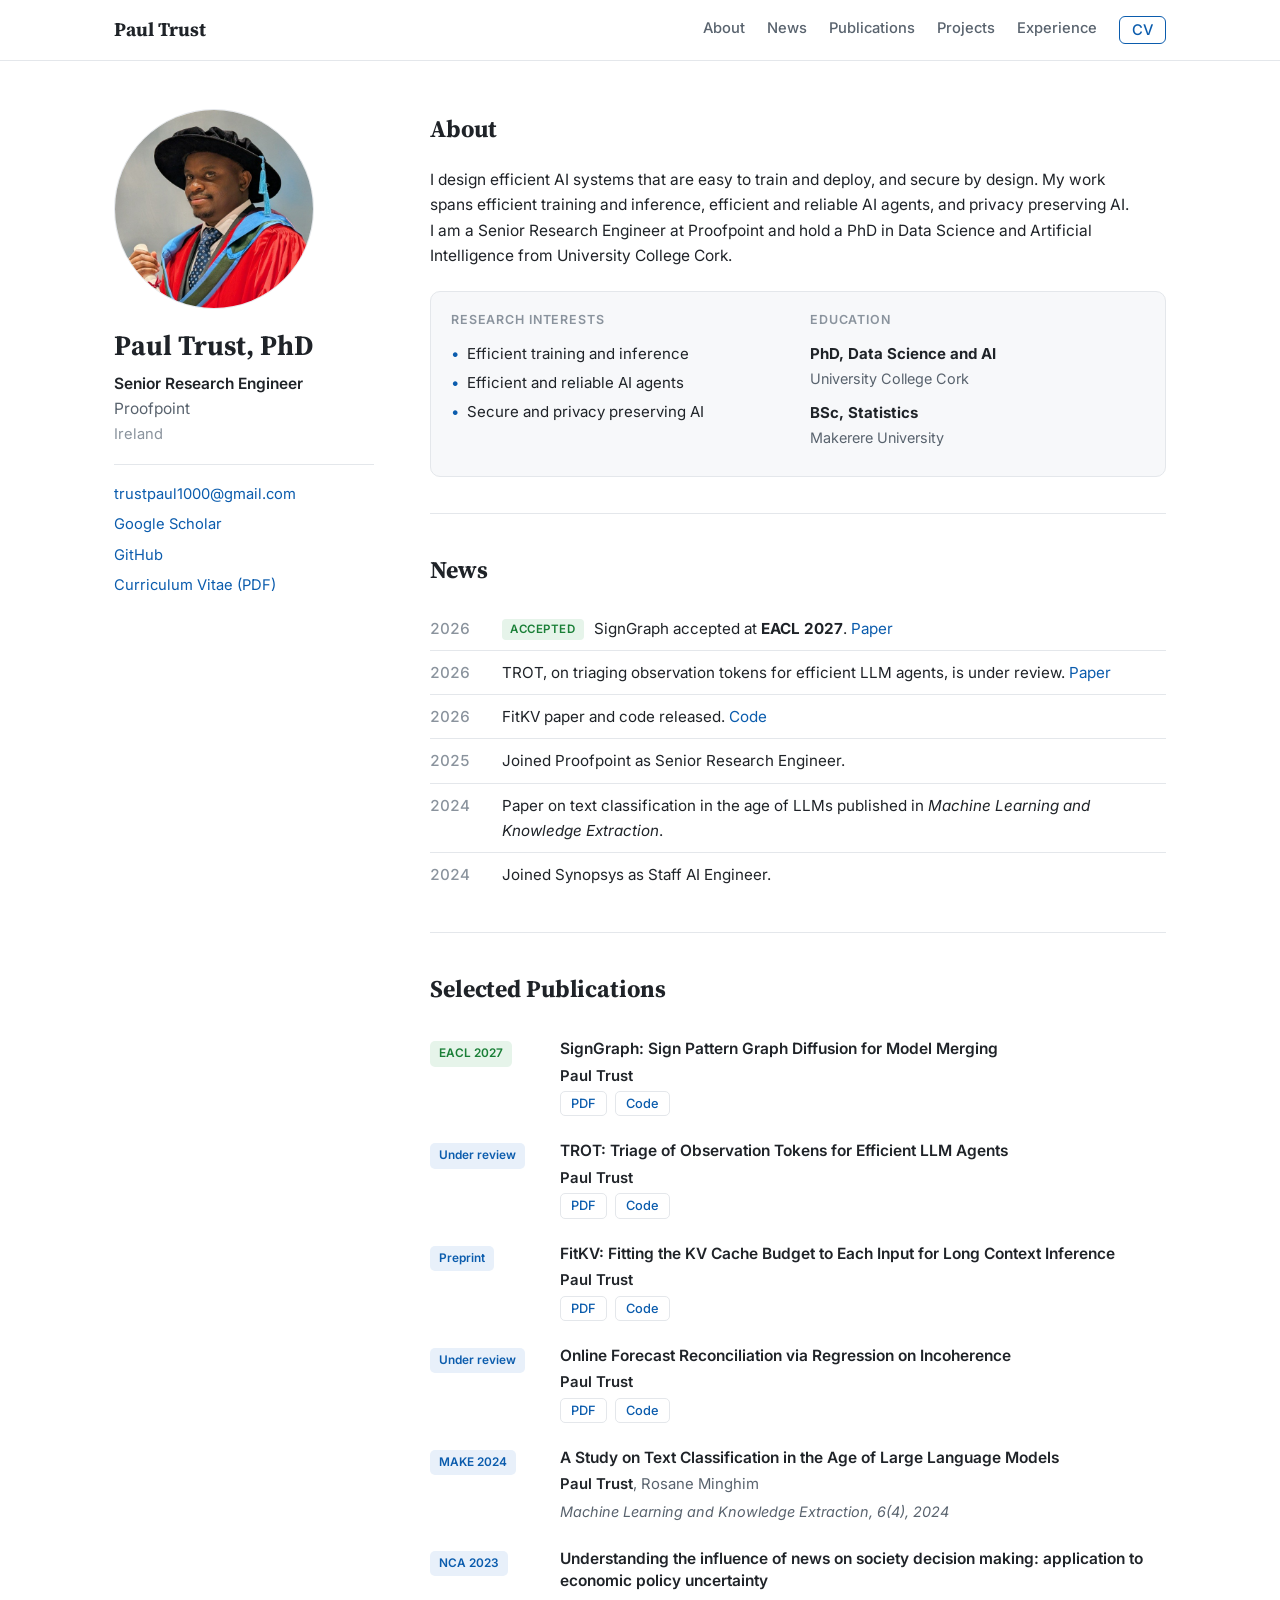
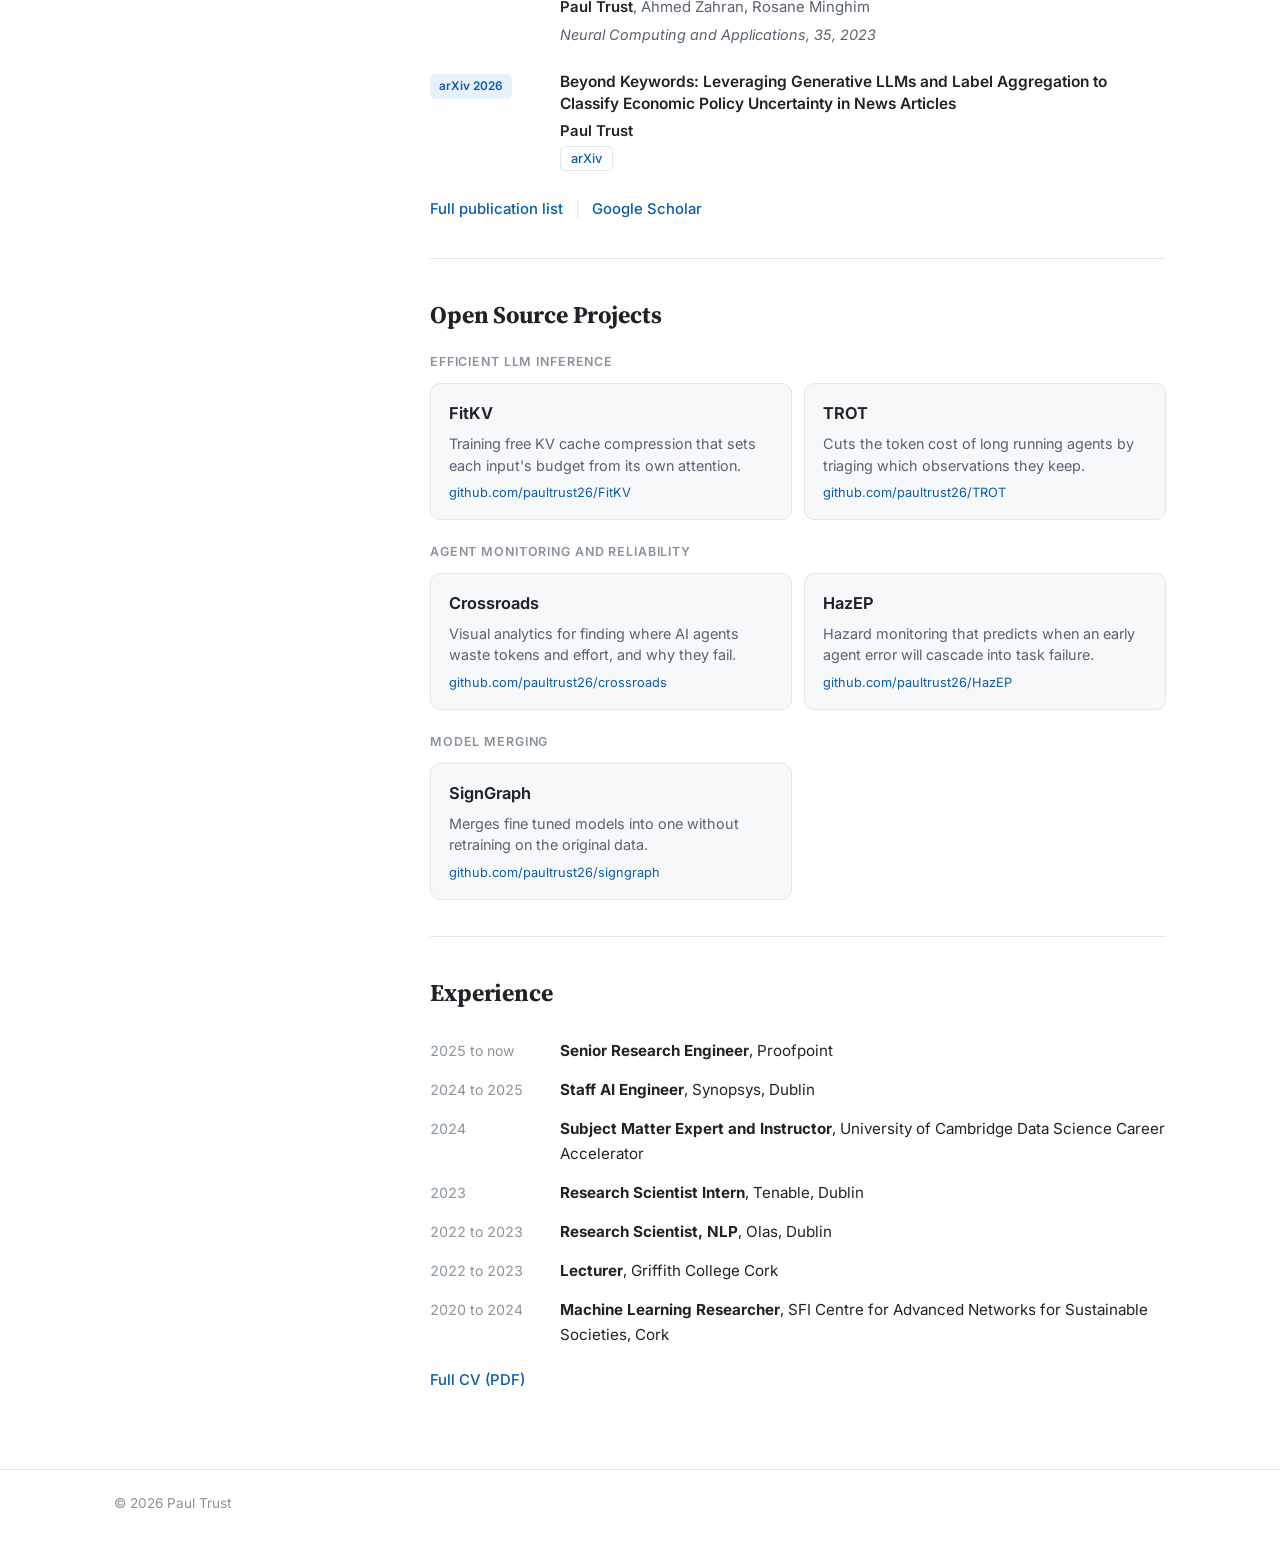
==== commit 3b98c260: "Add Beyond Keywords arXiv paper to publications" ====
--- a/index.html
+++ b/index.html
@@ -129,7 +129,15 @@
             <p class="pub-venue">Neural Computing and Applications, 35, 2023</p>
           </div>
         </li>
-      </ol>
+              <li>
+          <span class="venue-tag">arXiv 2026</span>
+          <div>
+            <p class="pub-title">Beyond Keywords: Leveraging Generative LLMs and Label Aggregation to Classify Economic Policy Uncertainty in News Articles</p>
+            <p class="pub-authors"><strong>Paul Trust</strong></p>
+            <p class="pub-links"><a target="_blank" rel="noopener" href="https://arxiv.org/abs/2609.35856">arXiv</a></p>
+          </div>
+        </li>
+</ol>
       <p class="more"><a href="publications.html">Full publication list</a> <span class="sep">|</span> <a target="_blank" rel="noopener" href="https://scholar.google.com/scholar?q=author%3A%22Paul+Trust%22">Google Scholar</a></p>
     </section>
 
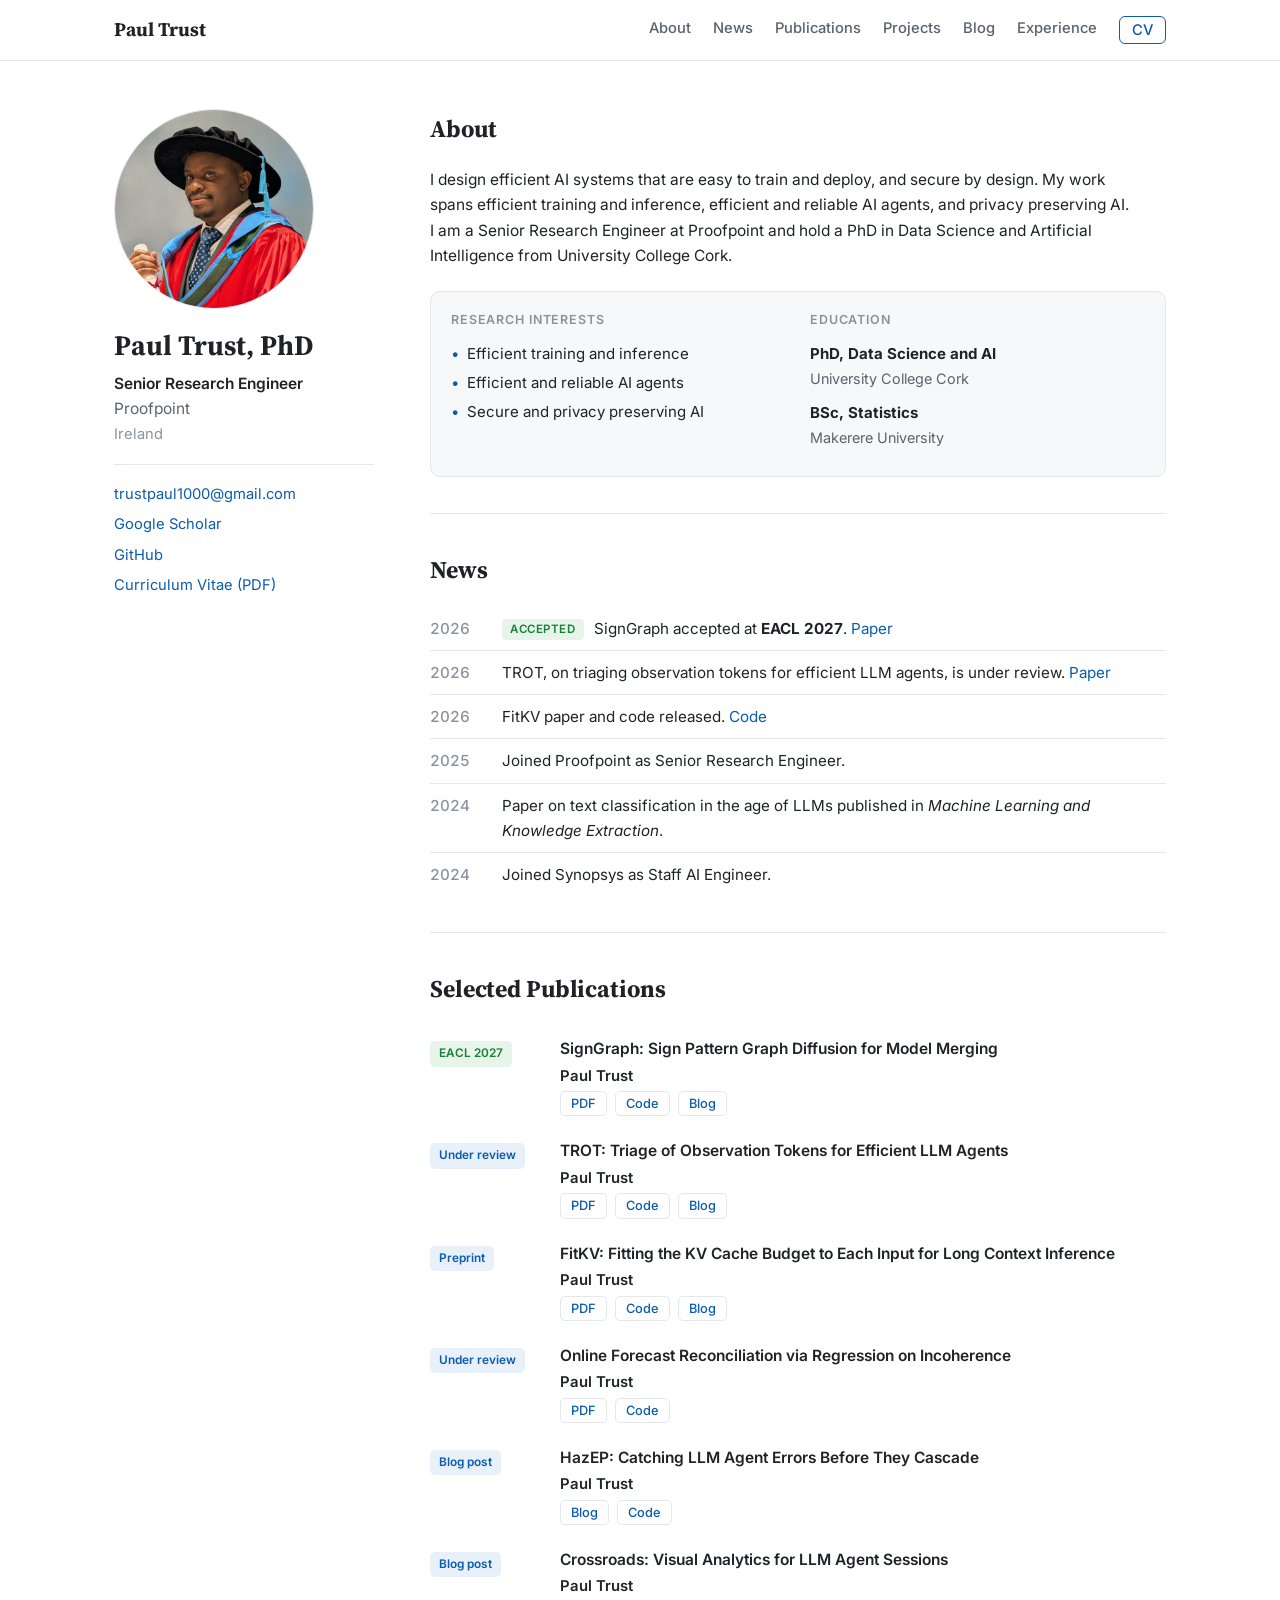
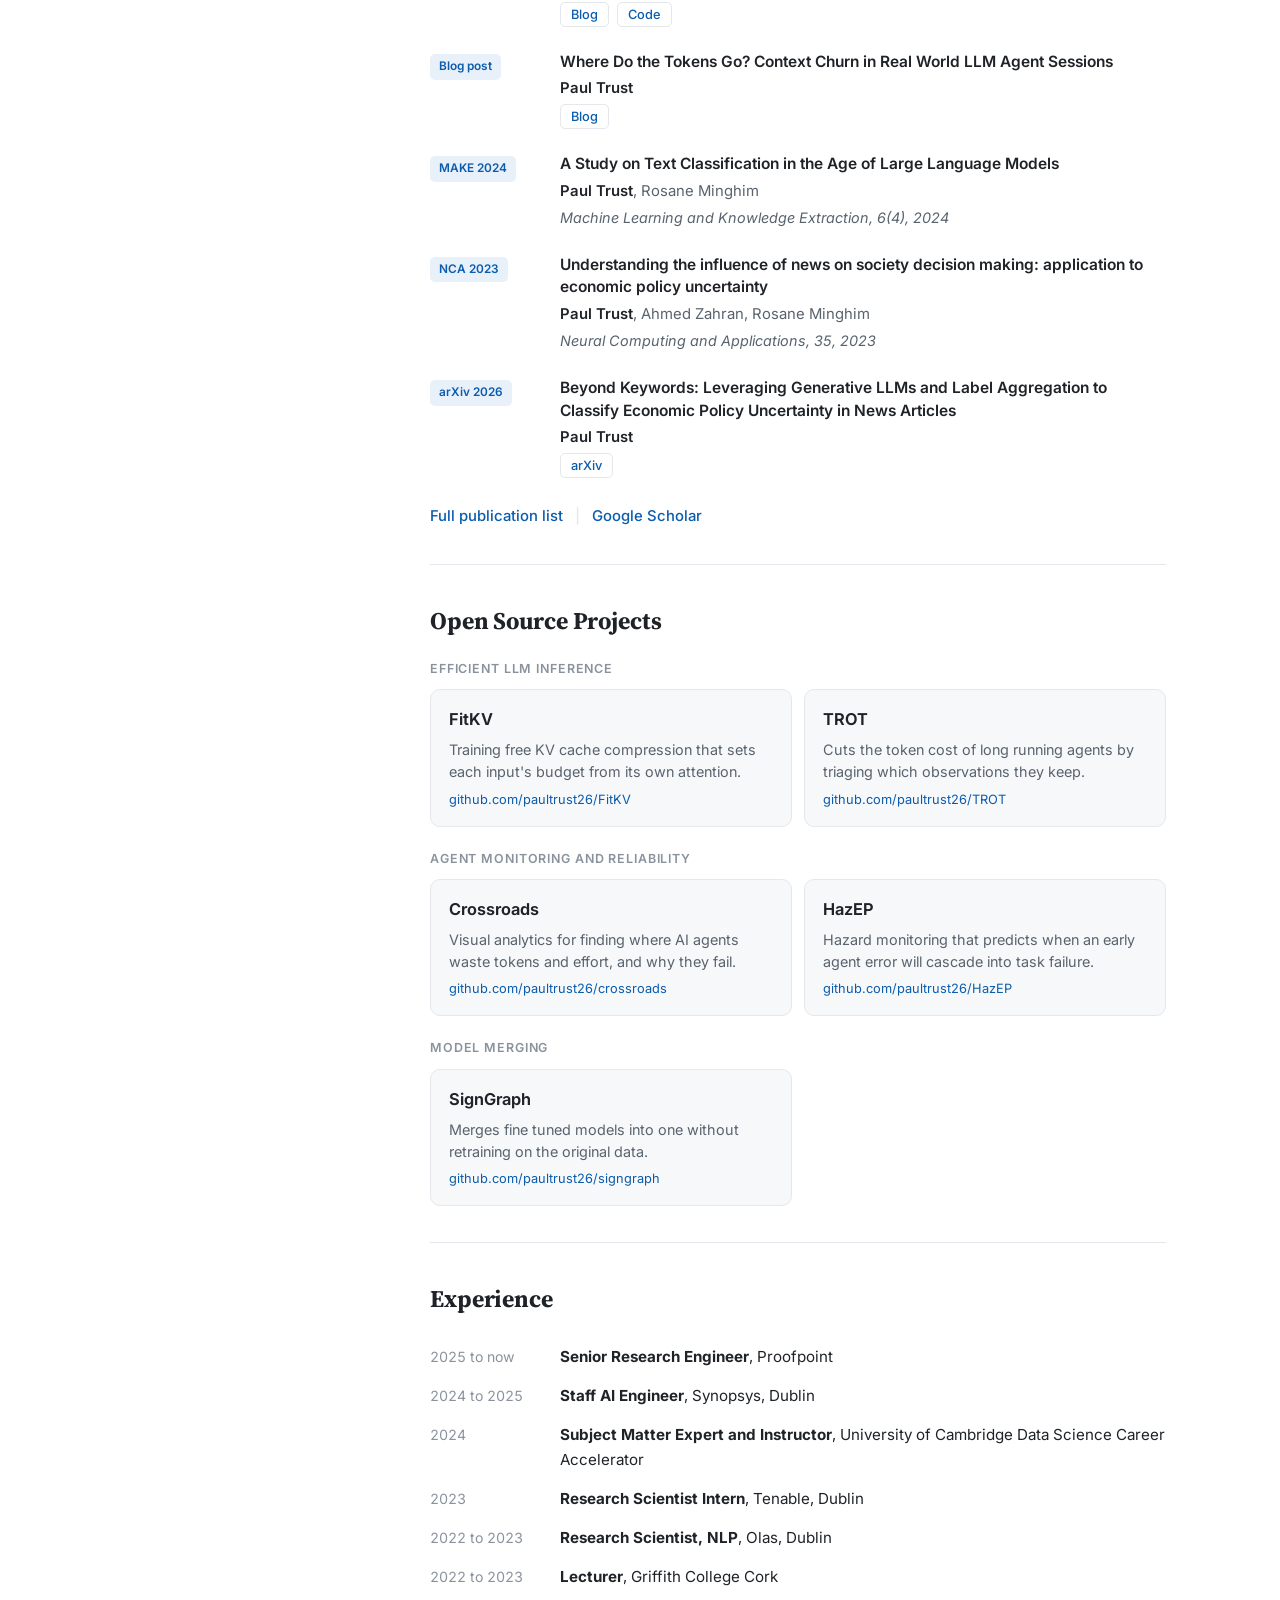
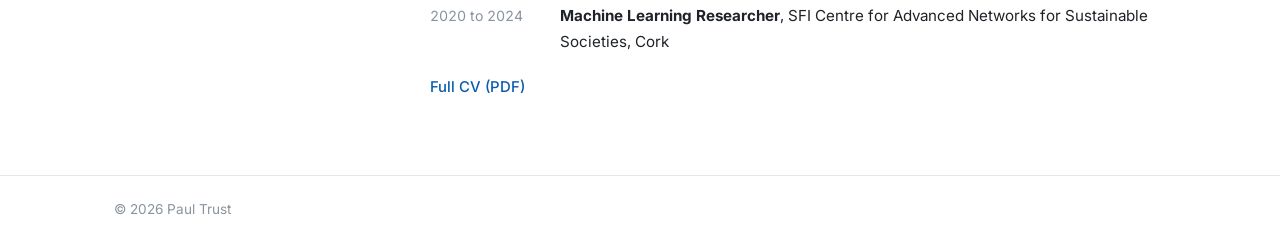
==== commit c1510847: "Add research blog and link posts from publications" ====
--- a/index.html
+++ b/index.html
@@ -20,6 +20,7 @@
       <a href="#news">News</a>
       <a href="#publications">Publications</a>
       <a href="#projects">Projects</a>
+      <a href="blog.html">Blog</a>
       <a href="#experience">Experience</a>
       <a class="menu-cv" target="_blank" rel="noopener" href="cv.pdf">CV</a>
     </nav>
@@ -86,7 +87,7 @@
           <div>
             <p class="pub-title">SignGraph: Sign Pattern Graph Diffusion for Model Merging</p>
             <p class="pub-authors"><strong>Paul Trust</strong></p>
-            <p class="pub-links"><a target="_blank" rel="noopener" href="https://openreview.net/pdf?id=SV5VdwTd0q">PDF</a><a target="_blank" rel="noopener" href="https://github.com/paultrust26/signgraph">Code</a></p>
+            <p class="pub-links"><a target="_blank" rel="noopener" href="https://openreview.net/pdf?id=SV5VdwTd0q">PDF</a><a target="_blank" rel="noopener" href="https://github.com/paultrust26/signgraph">Code</a><a href="blog/signgraph.html">Blog</a></p>
           </div>
         </li>
         <li>
@@ -94,7 +95,7 @@
           <div>
             <p class="pub-title">TROT: Triage of Observation Tokens for Efficient LLM Agents</p>
             <p class="pub-authors"><strong>Paul Trust</strong></p>
-            <p class="pub-links"><a target="_blank" rel="noopener" href="https://openreview.net/pdf?id=OgkJ87Gu35">PDF</a><a target="_blank" rel="noopener" href="https://github.com/paultrust26/TROT">Code</a></p>
+            <p class="pub-links"><a target="_blank" rel="noopener" href="https://openreview.net/pdf?id=OgkJ87Gu35">PDF</a><a target="_blank" rel="noopener" href="https://github.com/paultrust26/TROT">Code</a><a href="blog/trot.html">Blog</a></p>
           </div>
         </li>
         <li>
@@ -102,7 +103,7 @@
           <div>
             <p class="pub-title">FitKV: Fitting the KV Cache Budget to Each Input for Long Context Inference</p>
             <p class="pub-authors"><strong>Paul Trust</strong></p>
-            <p class="pub-links"><a target="_blank" rel="noopener" href="papers/fitkv.pdf">PDF</a><a target="_blank" rel="noopener" href="https://github.com/paultrust26/FitKV">Code</a></p>
+            <p class="pub-links"><a target="_blank" rel="noopener" href="papers/fitkv.pdf">PDF</a><a target="_blank" rel="noopener" href="https://github.com/paultrust26/FitKV">Code</a><a href="blog/fitkv.html">Blog</a></p>
           </div>
         </li>
         <li>
@@ -111,6 +112,30 @@
             <p class="pub-title">Online Forecast Reconciliation via Regression on Incoherence</p>
             <p class="pub-authors"><strong>Paul Trust</strong></p>
             <p class="pub-links"><a target="_blank" rel="noopener" href="papers/omdr.pdf">PDF</a><a target="_blank" rel="noopener" href="https://github.com/paultrust26/OIR">Code</a></p>
+          </div>
+        </li>
+        <li>
+          <span class="venue-tag">Blog post</span>
+          <div>
+            <p class="pub-title">HazEP: Catching LLM Agent Errors Before They Cascade</p>
+            <p class="pub-authors"><strong>Paul Trust</strong></p>
+            <p class="pub-links"><a href="blog/hazep.html">Blog</a><a target="_blank" rel="noopener" href="https://github.com/paultrust26/HazEP">Code</a></p>
+          </div>
+        </li>
+        <li>
+          <span class="venue-tag">Blog post</span>
+          <div>
+            <p class="pub-title">Crossroads: Visual Analytics for LLM Agent Sessions</p>
+            <p class="pub-authors"><strong>Paul Trust</strong></p>
+            <p class="pub-links"><a href="blog/crossroads.html">Blog</a><a target="_blank" rel="noopener" href="https://github.com/paultrust26/crossroads">Code</a></p>
+          </div>
+        </li>
+        <li>
+          <span class="venue-tag">Blog post</span>
+          <div>
+            <p class="pub-title">Where Do the Tokens Go? Context Churn in Real World LLM Agent Sessions</p>
+            <p class="pub-authors"><strong>Paul Trust</strong></p>
+            <p class="pub-links"><a href="blog/context-churn.html">Blog</a></p>
           </div>
         </li>
         <li>
--- a/style.css
+++ b/style.css
@@ -270,3 +270,218 @@
   .pubs li, .timeline li { grid-template-columns: 1fr; gap: 4px; }
   .news li { grid-template-columns: 44px 1fr; gap: 10px; }
 }
+
+/* blog */
+.narrow { max-width: 760px; padding-top: 48px; padding-bottom: 40px; }
+.page-title { font-size: 2rem; }
+.post-list li { margin-bottom: 16px; }
+a.post-card {
+  display: grid;
+  grid-template-columns: 200px 1fr;
+  gap: 20px;
+  align-items: center;
+  padding: 14px;
+  border: 1px solid var(--rule);
+  border-radius: 10px;
+  color: var(--text);
+  transition: border-color 0.15s;
+}
+a.post-card:hover { border-color: var(--accent); text-decoration: none; }
+a.post-card img {
+  width: 100%;
+  aspect-ratio: 16 / 10;
+  object-fit: cover;
+  object-position: top left;
+  border-radius: 6px;
+  border: 1px solid var(--rule);
+  background: #fff;
+}
+.post-card div { display: flex; flex-direction: column; gap: 4px; }
+.post-meta { color: var(--faint); font-size: 0.82rem; font-weight: 500; text-transform: uppercase; letter-spacing: 0.05em; margin: 0; }
+.post-title { font-family: "Source Serif 4", Georgia, serif; font-weight: 700; font-size: 1.2rem; line-height: 1.3; }
+.post-desc { color: var(--muted); font-size: 0.93rem; }
+
+.post .back { font-size: 0.9rem; margin-bottom: 24px; }
+.post-h1 {
+  font-family: "Source Serif 4", Georgia, serif;
+  font-size: clamp(1.8rem, 5vw, 2.4rem);
+  line-height: 1.2;
+  margin: 6px 0 14px;
+}
+.lede { font-size: 1.1rem; color: var(--muted); max-width: none !important; }
+.post-links { margin-bottom: 26px; font-weight: 500; }
+.post p { max-width: none; }
+.post-h3 {
+  font-family: "Source Serif 4", Georgia, serif;
+  font-size: 1.3rem;
+  font-weight: 700;
+  text-transform: none;
+  letter-spacing: 0;
+  color: var(--text);
+  margin: 30px 0 10px;
+}
+.post-ul { list-style: disc; padding-left: 22px; margin: 0 0 12px; }
+.post-ul li { margin-bottom: 6px; }
+figure { margin: 8px 0 24px; }
+figure img { width: 100%; border: 1px solid var(--rule); border-radius: 8px; background: #fff; }
+figcaption { color: var(--muted); font-size: 0.86rem; margin-top: 8px; line-height: 1.5; }
+pre {
+  background: var(--surface);
+  border: 1px solid var(--rule);
+  border-radius: 8px;
+  padding: 14px 16px;
+  overflow-x: auto;
+  font-size: 0.85rem;
+}
+code { font-family: ui-monospace, SFMono-Regular, Menlo, monospace; font-size: 0.9em; }
+@media (max-width: 560px) {
+  a.post-card { grid-template-columns: 1fr; }
+}
+
+/* blog posts, distill style */
+.article { max-width: 760px; margin: 0 auto; padding: 48px 24px 40px; }
+.article p, .article li { font-size: 1.06rem; line-height: 1.75; }
+.kicker-title {
+  font-family: Inter, system-ui, sans-serif;
+  font-weight: 300;
+  font-size: clamp(1.4rem, 4vw, 1.9rem);
+  color: var(--muted);
+  margin: 0 0 4px;
+  line-height: 1.25;
+}
+.main-title {
+  font-family: Inter, system-ui, sans-serif;
+  font-weight: 700;
+  font-size: clamp(2rem, 6vw, 2.9rem);
+  line-height: 1.12;
+  letter-spacing: -0.015em;
+  margin: 0 0 36px;
+}
+.meta-grid {
+  display: grid;
+  grid-template-columns: repeat(auto-fit, minmax(150px, 1fr));
+  gap: 16px;
+  padding-bottom: 26px;
+  margin-bottom: 30px;
+  border-bottom: 1px solid var(--rule);
+}
+.meta-grid h4 {
+  margin: 0 0 6px;
+  font-size: 0.75rem;
+  font-weight: 600;
+  letter-spacing: 0.08em;
+  text-transform: uppercase;
+  color: var(--text);
+}
+.meta-grid p { margin: 0; font-size: 0.95rem !important; color: var(--muted); }
+.meta-grid .author { color: var(--accent); }
+
+.tldr {
+  border: 1px solid var(--rule);
+  border-radius: 12px;
+  padding: 20px 22px 8px;
+  margin: 0 0 18px;
+}
+.label {
+  font-size: 0.75rem !important;
+  font-weight: 700;
+  letter-spacing: 0.08em;
+  text-transform: uppercase;
+  margin: 0 0 8px !important;
+}
+.highlights { display: grid; gap: 12px; margin: 0 0 40px; }
+.hl {
+  border: 1px solid var(--rule);
+  border-radius: 10px;
+  padding: 16px 20px;
+}
+.hl .q {
+  background: var(--surface);
+  border: 1px solid var(--rule);
+  border-radius: 999px;
+  padding: 8px 16px;
+  font-size: 0.95rem !important;
+  margin: 0 0 12px !important;
+}
+.hl .src { color: var(--ok); font-weight: 600; font-size: 0.9rem !important; margin: 0 0 4px !important; }
+.hl .big { margin: 0 !important; font-size: 0.95rem !important; }
+.hl .big strong { font-size: 1.7rem; margin-right: 8px; letter-spacing: -0.01em; }
+
+.article h2.sec {
+  font-family: Inter, system-ui, sans-serif;
+  font-weight: 300;
+  font-size: 1.85rem;
+  color: var(--text);
+  margin: 44px 0 18px;
+  padding-bottom: 10px;
+  border-bottom: 2px solid var(--accent-soft);
+}
+.exp-label { color: var(--ok); font-weight: 600; font-size: 0.85rem !important; margin: 32px 0 2px !important; }
+.article h3.exp {
+  font-family: Inter, system-ui, sans-serif;
+  font-size: 1.25rem;
+  font-weight: 600;
+  text-transform: none;
+  letter-spacing: 0;
+  color: var(--text);
+  margin: 0 0 12px;
+}
+.article ul.list, .article ol.list { list-style: disc; padding-left: 24px; margin: 0 0 14px; }
+.article ol.list { list-style: decimal; }
+.article ol.list li, .article ul.list li { margin-bottom: 8px; }
+.cite-ref {
+  color: var(--ok);
+  font-weight: 600;
+  font-size: 0.78em;
+  vertical-align: 0.15em;
+  margin-left: 2px;
+}
+.cite-ref:hover { text-decoration: none; }
+figure { margin: 10px 0 26px; }
+figure img { width: 100%; border: 1px solid var(--rule); border-radius: 8px; background: #fff; }
+figcaption { color: var(--muted); font-size: 0.88rem; margin-top: 8px; line-height: 1.55; }
+.table-wrap { overflow-x: auto; margin: 10px 0 20px; }
+.post-table { width: 100%; border-collapse: collapse; font-size: 0.92rem; }
+.post-table th, .post-table td { text-align: left; padding: 9px 10px; border-bottom: 1px solid var(--rule); vertical-align: top; }
+.post-table th { font-weight: 600; border-bottom: 2px solid var(--rule); }
+.post-table .num { font-variant-numeric: tabular-nums; font-weight: 600; white-space: nowrap; }
+.callout {
+  background: var(--surface);
+  border-left: 3px solid var(--accent);
+  border-radius: 6px;
+  padding: 12px 16px;
+  margin: 0 0 18px;
+}
+.callout p { margin: 0; }
+
+.endmatter { margin-top: 56px; padding-top: 34px; border-top: 1px solid var(--rule); }
+.endmatter h4 { font-size: 1rem; margin: 26px 0 6px; }
+.endmatter > p { font-size: 0.95rem !important; color: var(--muted); }
+.copybox { position: relative; border: 1px solid var(--rule); border-radius: 8px; background: var(--surface); padding: 14px 16px; margin-bottom: 14px; }
+.copybox pre { margin: 0; white-space: pre-wrap; word-break: break-word; font-family: ui-monospace, SFMono-Regular, Menlo, monospace; font-size: 0.82rem; line-height: 1.55; background: none; border: none; padding: 0 64px 0 0; }
+.copybox.plain pre { font-family: Inter, system-ui, sans-serif; font-size: 0.9rem; }
+.copy-btn {
+  position: absolute; top: 10px; right: 10px;
+  border: 1px solid var(--rule); background: var(--bg); color: var(--text);
+  border-radius: 6px; padding: 2px 10px; font-size: 0.8rem; cursor: pointer;
+}
+.copy-btn:hover { border-color: var(--accent); }
+.refs { list-style: decimal; padding-left: 24px; margin: 0; }
+.refs li { margin-bottom: 12px; font-size: 0.92rem !important; line-height: 1.5 !important; }
+.refs .rt { font-weight: 600; color: var(--text); }
+.refs .rl { margin-left: 8px; font-size: 0.85rem; }
+.refs .ra { display: block; color: var(--muted); }
+.refs li:target { background: var(--accent-soft); border-radius: 4px; }
+@media (max-width: 560px) {
+  .article { padding: 32px 16px; }
+  .meta-grid { grid-template-columns: 1fr; }
+}
+.meta-grid + .res-links { margin-top: -12px; }
+.res-links { display: flex; flex-wrap: wrap; gap: 10px; margin: 0 0 28px; }
+.res-btn {
+  display: inline-flex; align-items: center; gap: 7px;
+  border: 1px solid var(--rule); border-radius: 999px;
+  padding: 5px 14px; font-size: 0.9rem; font-weight: 500; color: var(--text);
+}
+.res-btn:hover { border-color: var(--accent); color: var(--accent); text-decoration: none; }
+.table-cap { color: var(--muted); font-size: 0.86rem !important; line-height: 1.5 !important; margin: 8px 0 0 !important; }
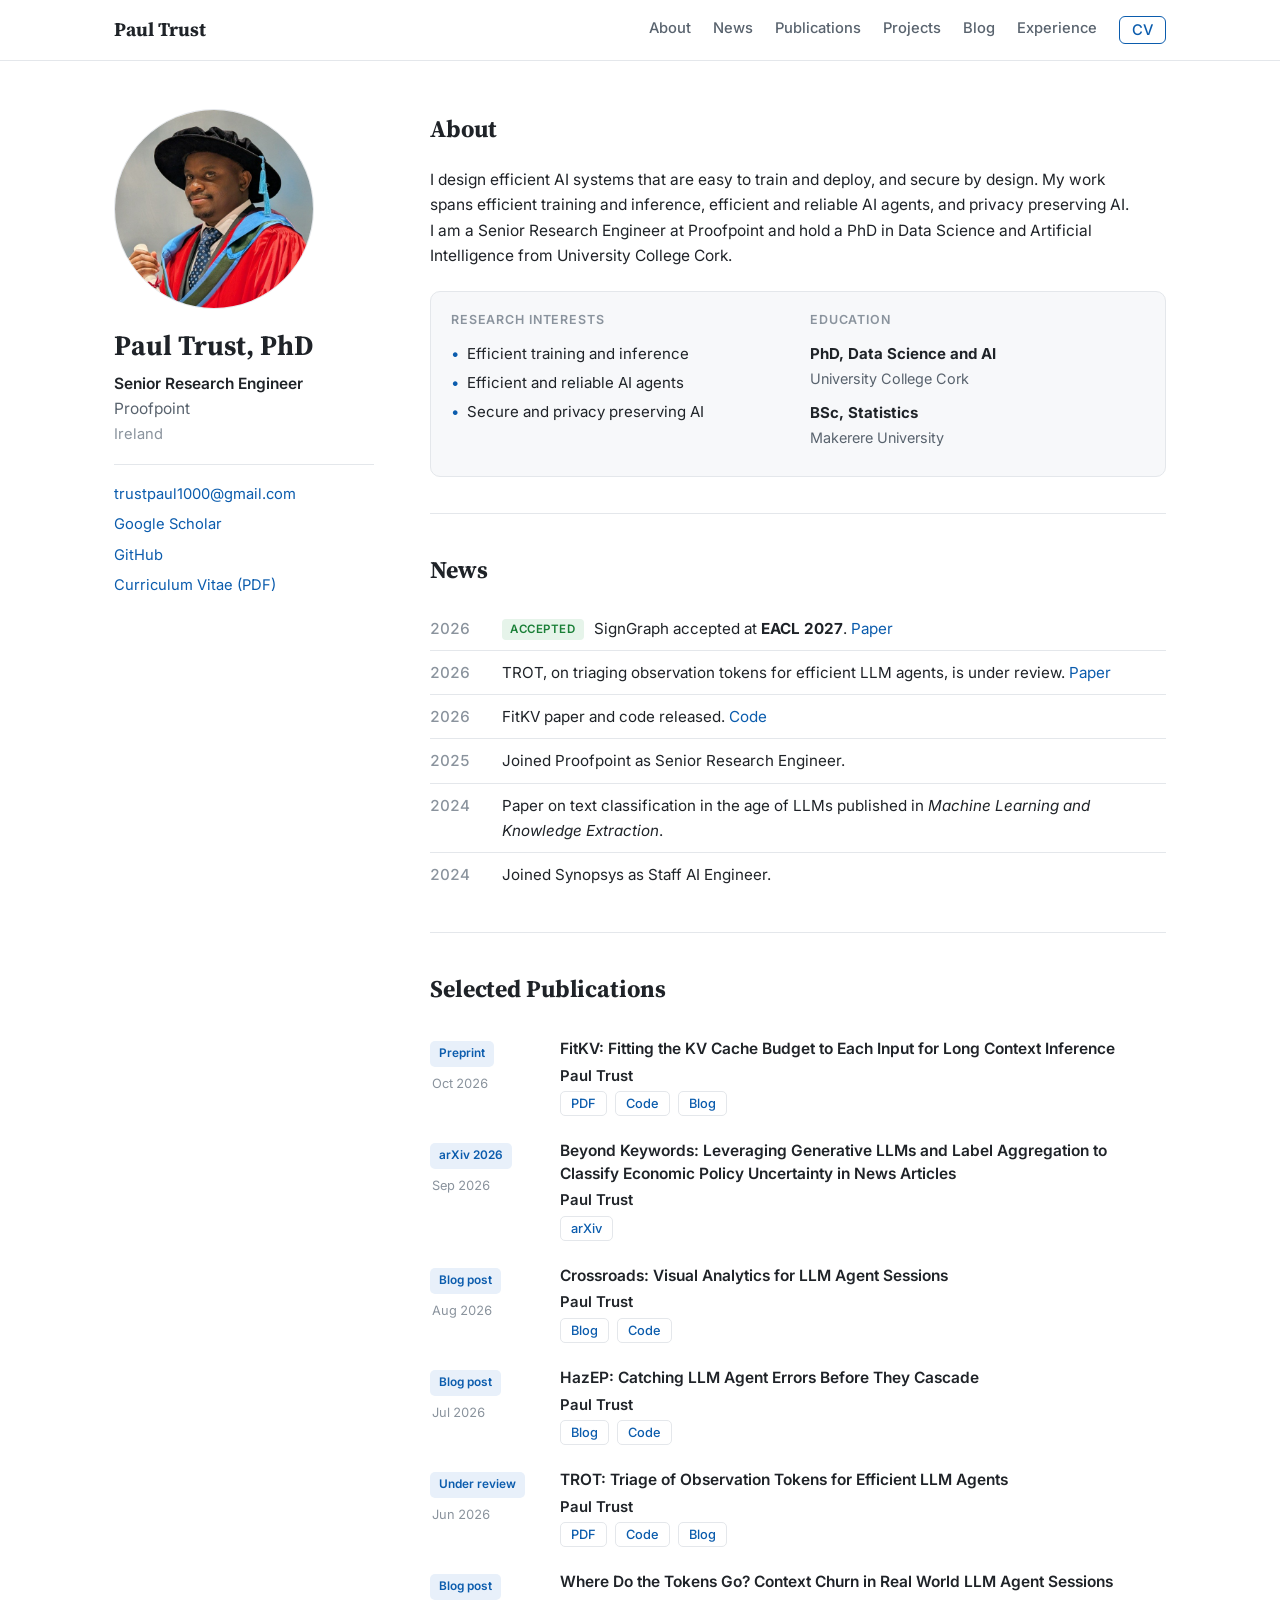
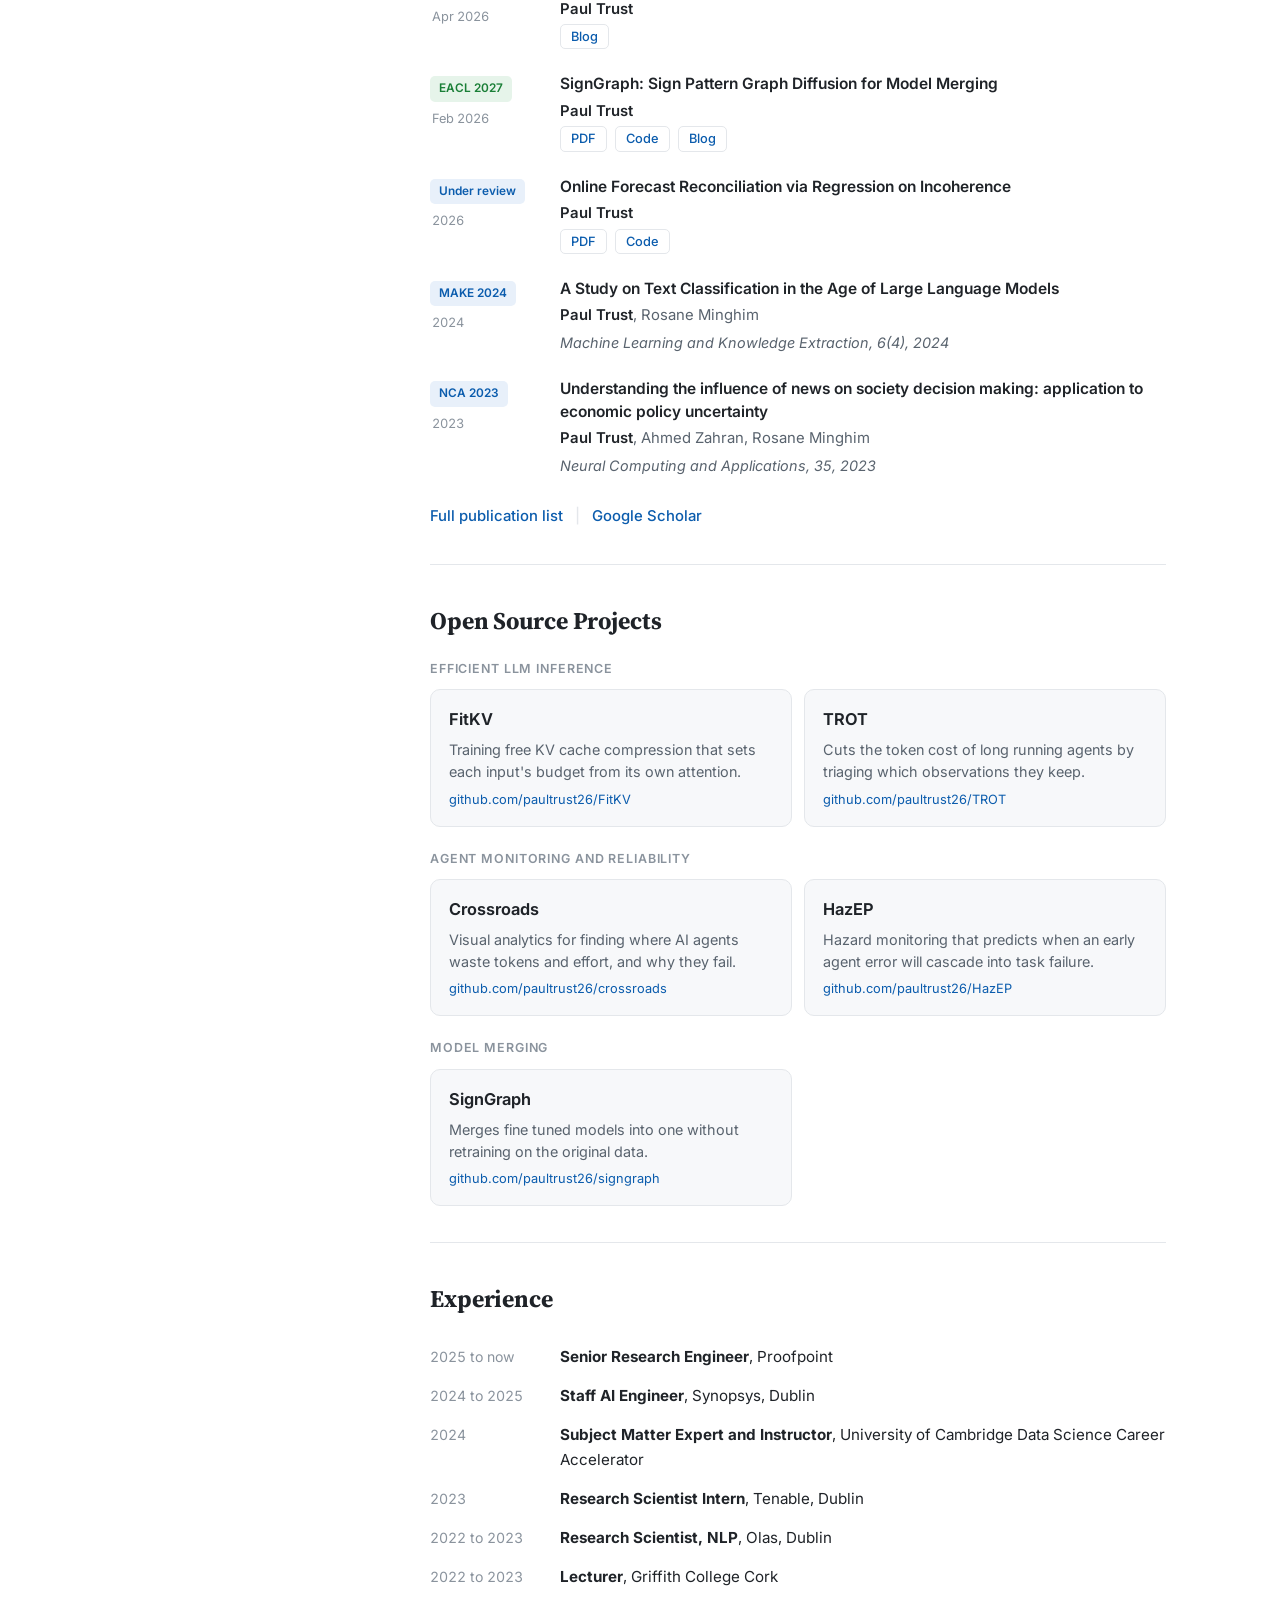
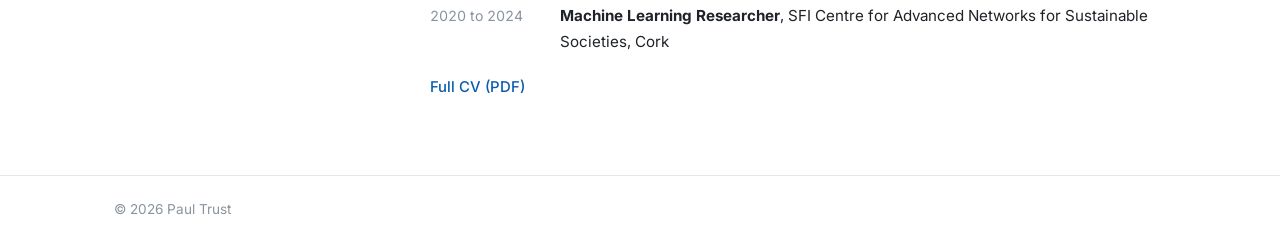
==== commit 1714c327: "Date publications and sort them newest first" ====
--- a/index.html
+++ b/index.html
@@ -83,7 +83,55 @@
       <h2>Selected Publications</h2>
       <ol class="pubs">
         <li>
-          <span class="venue-tag accept">EACL 2027</span>
+          <div class="pub-side"><span class="venue-tag">Preprint</span><span class="pub-date">Oct 2026</span></div>
+          <div>
+            <p class="pub-title">FitKV: Fitting the KV Cache Budget to Each Input for Long Context Inference</p>
+            <p class="pub-authors"><strong>Paul Trust</strong></p>
+            <p class="pub-links"><a target="_blank" rel="noopener" href="papers/fitkv.pdf">PDF</a><a target="_blank" rel="noopener" href="https://github.com/paultrust26/FitKV">Code</a><a href="blog/fitkv.html">Blog</a></p>
+          </div>
+        </li>
+        <li>
+          <div class="pub-side"><span class="venue-tag">arXiv 2026</span><span class="pub-date">Sep 2026</span></div>
+          <div>
+            <p class="pub-title">Beyond Keywords: Leveraging Generative LLMs and Label Aggregation to Classify Economic Policy Uncertainty in News Articles</p>
+            <p class="pub-authors"><strong>Paul Trust</strong></p>
+            <p class="pub-links"><a target="_blank" rel="noopener" href="https://arxiv.org/abs/2609.35856">arXiv</a></p>
+          </div>
+        </li>
+        <li>
+          <div class="pub-side"><span class="venue-tag">Blog post</span><span class="pub-date">Aug 2026</span></div>
+          <div>
+            <p class="pub-title">Crossroads: Visual Analytics for LLM Agent Sessions</p>
+            <p class="pub-authors"><strong>Paul Trust</strong></p>
+            <p class="pub-links"><a href="blog/crossroads.html">Blog</a><a target="_blank" rel="noopener" href="https://github.com/paultrust26/crossroads">Code</a></p>
+          </div>
+        </li>
+        <li>
+          <div class="pub-side"><span class="venue-tag">Blog post</span><span class="pub-date">Jul 2026</span></div>
+          <div>
+            <p class="pub-title">HazEP: Catching LLM Agent Errors Before They Cascade</p>
+            <p class="pub-authors"><strong>Paul Trust</strong></p>
+            <p class="pub-links"><a href="blog/hazep.html">Blog</a><a target="_blank" rel="noopener" href="https://github.com/paultrust26/HazEP">Code</a></p>
+          </div>
+        </li>
+        <li>
+          <div class="pub-side"><span class="venue-tag">Under review</span><span class="pub-date">Jun 2026</span></div>
+          <div>
+            <p class="pub-title">TROT: Triage of Observation Tokens for Efficient LLM Agents</p>
+            <p class="pub-authors"><strong>Paul Trust</strong></p>
+            <p class="pub-links"><a target="_blank" rel="noopener" href="https://openreview.net/pdf?id=OgkJ87Gu35">PDF</a><a target="_blank" rel="noopener" href="https://github.com/paultrust26/TROT">Code</a><a href="blog/trot.html">Blog</a></p>
+          </div>
+        </li>
+        <li>
+          <div class="pub-side"><span class="venue-tag">Blog post</span><span class="pub-date">Apr 2026</span></div>
+          <div>
+            <p class="pub-title">Where Do the Tokens Go? Context Churn in Real World LLM Agent Sessions</p>
+            <p class="pub-authors"><strong>Paul Trust</strong></p>
+            <p class="pub-links"><a href="blog/context-churn.html">Blog</a></p>
+          </div>
+        </li>
+        <li>
+          <div class="pub-side"><span class="venue-tag accept">EACL 2027</span><span class="pub-date">Feb 2026</span></div>
           <div>
             <p class="pub-title">SignGraph: Sign Pattern Graph Diffusion for Model Merging</p>
             <p class="pub-authors"><strong>Paul Trust</strong></p>
@@ -91,23 +139,7 @@
           </div>
         </li>
         <li>
-          <span class="venue-tag">Under review</span>
-          <div>
-            <p class="pub-title">TROT: Triage of Observation Tokens for Efficient LLM Agents</p>
-            <p class="pub-authors"><strong>Paul Trust</strong></p>
-            <p class="pub-links"><a target="_blank" rel="noopener" href="https://openreview.net/pdf?id=OgkJ87Gu35">PDF</a><a target="_blank" rel="noopener" href="https://github.com/paultrust26/TROT">Code</a><a href="blog/trot.html">Blog</a></p>
-          </div>
-        </li>
-        <li>
-          <span class="venue-tag">Preprint</span>
-          <div>
-            <p class="pub-title">FitKV: Fitting the KV Cache Budget to Each Input for Long Context Inference</p>
-            <p class="pub-authors"><strong>Paul Trust</strong></p>
-            <p class="pub-links"><a target="_blank" rel="noopener" href="papers/fitkv.pdf">PDF</a><a target="_blank" rel="noopener" href="https://github.com/paultrust26/FitKV">Code</a><a href="blog/fitkv.html">Blog</a></p>
-          </div>
-        </li>
-        <li>
-          <span class="venue-tag">Under review</span>
+          <div class="pub-side"><span class="venue-tag">Under review</span><span class="pub-date">2026</span></div>
           <div>
             <p class="pub-title">Online Forecast Reconciliation via Regression on Incoherence</p>
             <p class="pub-authors"><strong>Paul Trust</strong></p>
@@ -115,31 +147,7 @@
           </div>
         </li>
         <li>
-          <span class="venue-tag">Blog post</span>
-          <div>
-            <p class="pub-title">HazEP: Catching LLM Agent Errors Before They Cascade</p>
-            <p class="pub-authors"><strong>Paul Trust</strong></p>
-            <p class="pub-links"><a href="blog/hazep.html">Blog</a><a target="_blank" rel="noopener" href="https://github.com/paultrust26/HazEP">Code</a></p>
-          </div>
-        </li>
-        <li>
-          <span class="venue-tag">Blog post</span>
-          <div>
-            <p class="pub-title">Crossroads: Visual Analytics for LLM Agent Sessions</p>
-            <p class="pub-authors"><strong>Paul Trust</strong></p>
-            <p class="pub-links"><a href="blog/crossroads.html">Blog</a><a target="_blank" rel="noopener" href="https://github.com/paultrust26/crossroads">Code</a></p>
-          </div>
-        </li>
-        <li>
-          <span class="venue-tag">Blog post</span>
-          <div>
-            <p class="pub-title">Where Do the Tokens Go? Context Churn in Real World LLM Agent Sessions</p>
-            <p class="pub-authors"><strong>Paul Trust</strong></p>
-            <p class="pub-links"><a href="blog/context-churn.html">Blog</a></p>
-          </div>
-        </li>
-        <li>
-          <span class="venue-tag">MAKE 2024</span>
+          <div class="pub-side"><span class="venue-tag">MAKE 2024</span><span class="pub-date">2024</span></div>
           <div>
             <p class="pub-title">A Study on Text Classification in the Age of Large Language Models</p>
             <p class="pub-authors"><strong>Paul Trust</strong>, Rosane Minghim</p>
@@ -147,22 +155,14 @@
           </div>
         </li>
         <li>
-          <span class="venue-tag">NCA 2023</span>
+          <div class="pub-side"><span class="venue-tag">NCA 2023</span><span class="pub-date">2023</span></div>
           <div>
             <p class="pub-title">Understanding the influence of news on society decision making: application to economic policy uncertainty</p>
             <p class="pub-authors"><strong>Paul Trust</strong>, Ahmed Zahran, Rosane Minghim</p>
             <p class="pub-venue">Neural Computing and Applications, 35, 2023</p>
           </div>
         </li>
-              <li>
-          <span class="venue-tag">arXiv 2026</span>
-          <div>
-            <p class="pub-title">Beyond Keywords: Leveraging Generative LLMs and Label Aggregation to Classify Economic Policy Uncertainty in News Articles</p>
-            <p class="pub-authors"><strong>Paul Trust</strong></p>
-            <p class="pub-links"><a target="_blank" rel="noopener" href="https://arxiv.org/abs/2609.35856">arXiv</a></p>
-          </div>
-        </li>
-</ol>
+      </ol>
       <p class="more"><a href="publications.html">Full publication list</a> <span class="sep">|</span> <a target="_blank" rel="noopener" href="https://scholar.google.com/scholar?q=author%3A%22Paul+Trust%22">Google Scholar</a></p>
     </section>
 
--- a/style.css
+++ b/style.css
@@ -485,3 +485,7 @@
 }
 .res-btn:hover { border-color: var(--accent); color: var(--accent); text-decoration: none; }
 .table-cap { color: var(--muted); font-size: 0.86rem !important; line-height: 1.5 !important; margin: 8px 0 0 !important; }
+.pub-side { display: flex; flex-direction: column; align-items: flex-start; gap: 6px; }
+.pub-side .venue-tag { margin-top: 3px; }
+.pub-date { font-size: 0.8rem; color: var(--faint); font-variant-numeric: tabular-nums; padding-left: 2px; }
+@media (max-width: 560px) { .pub-side { flex-direction: row; align-items: center; gap: 10px; } }
